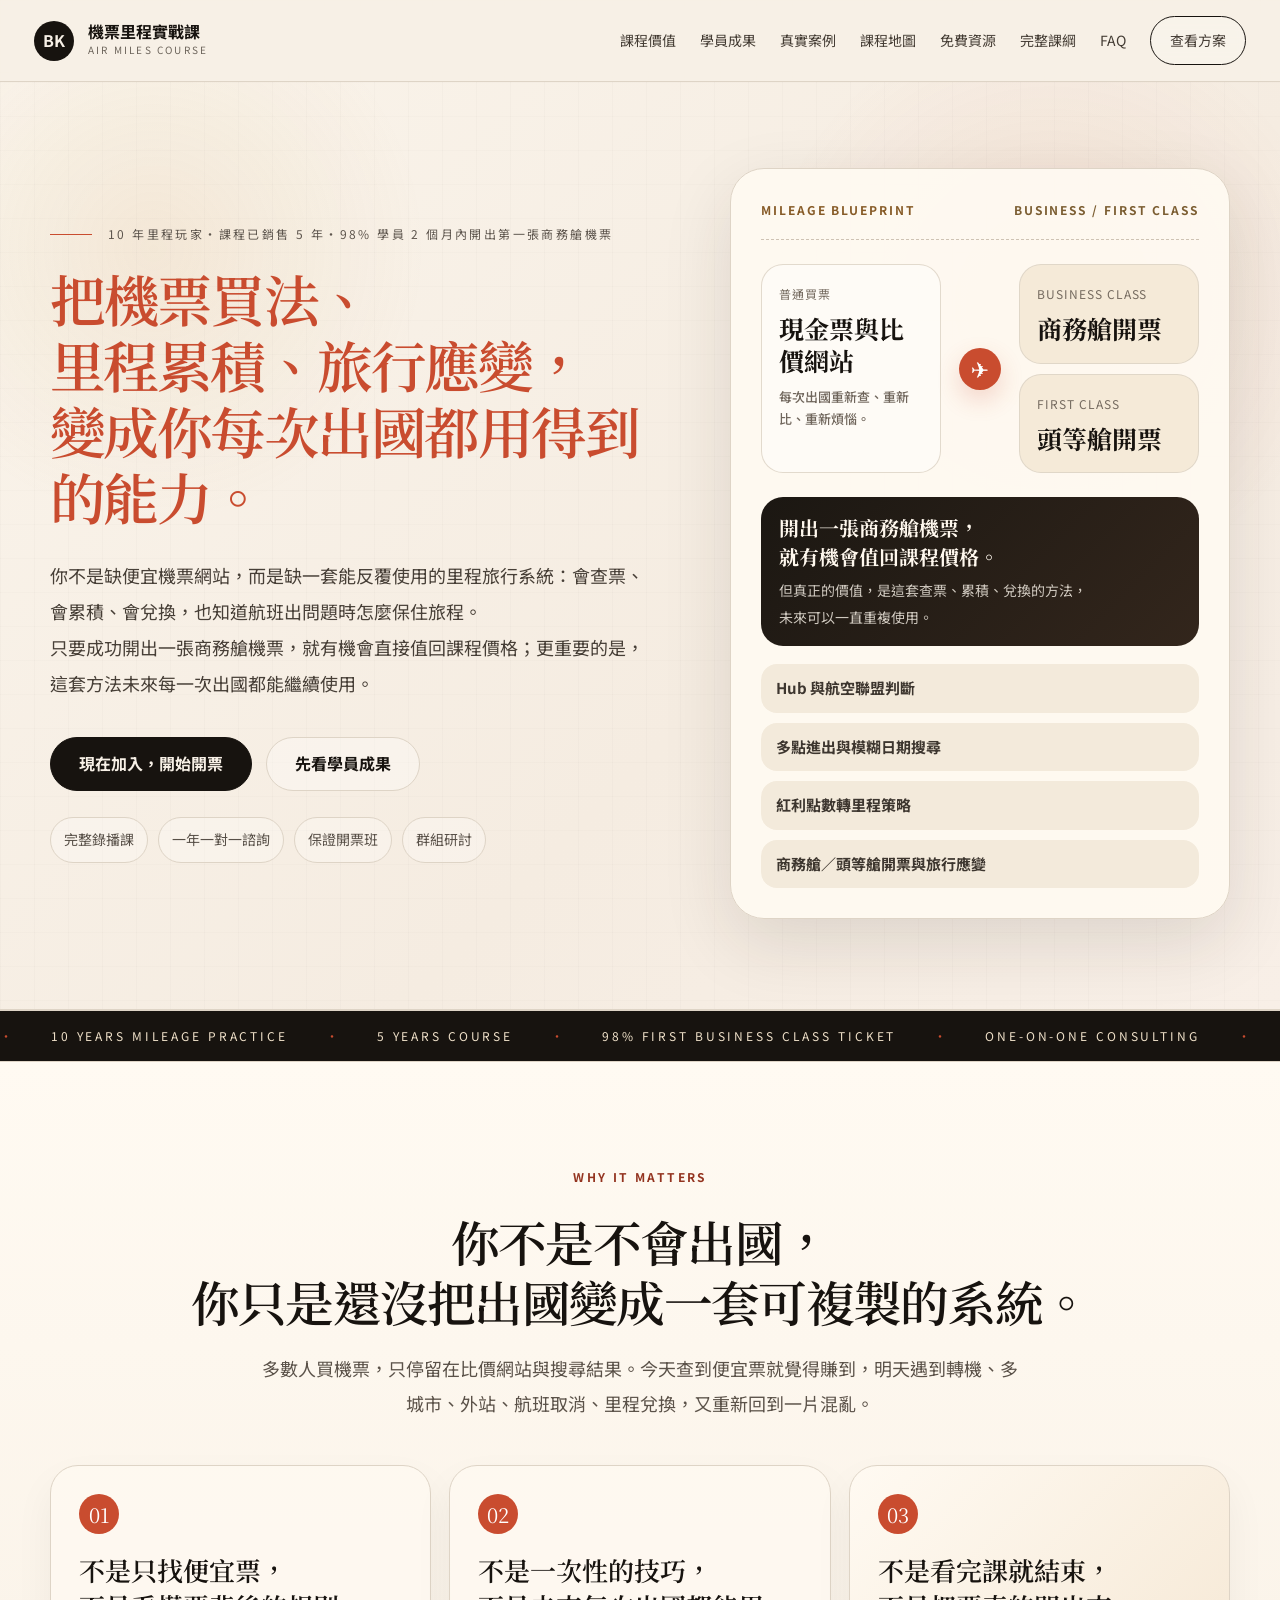
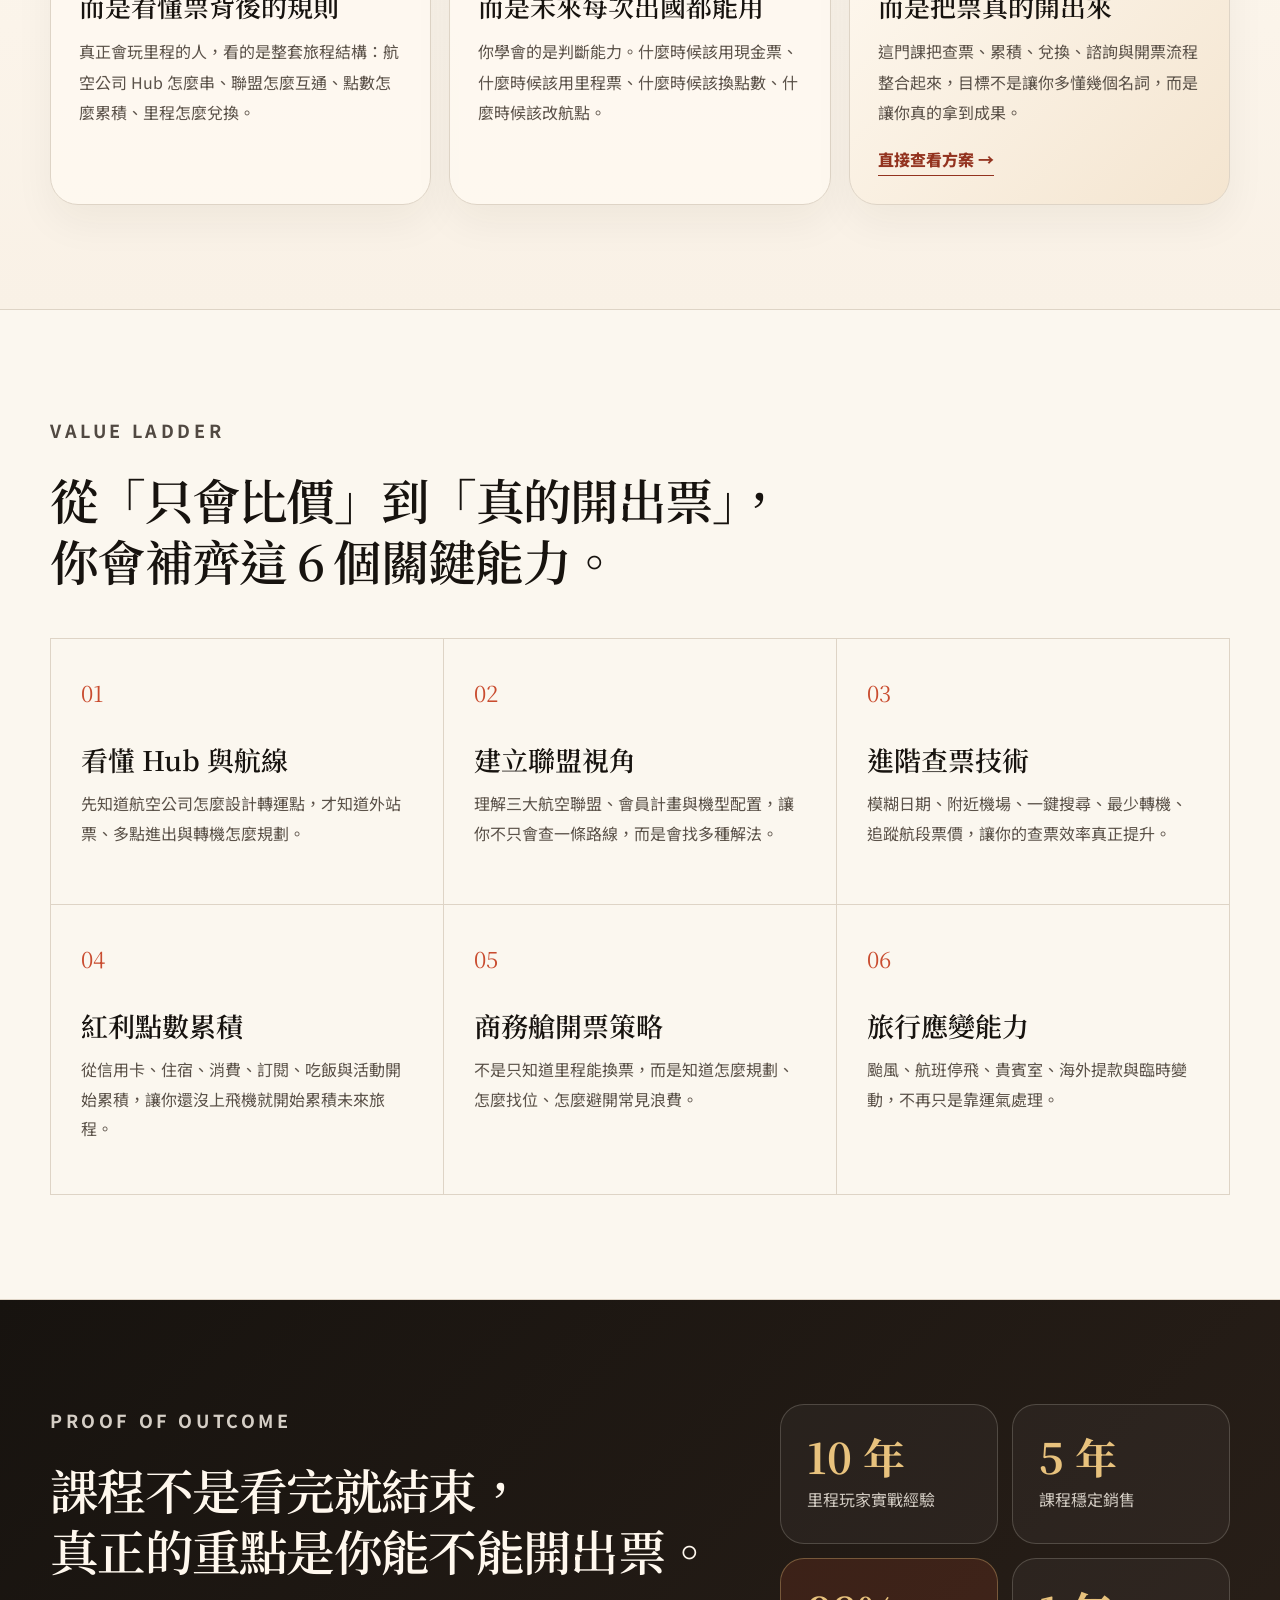
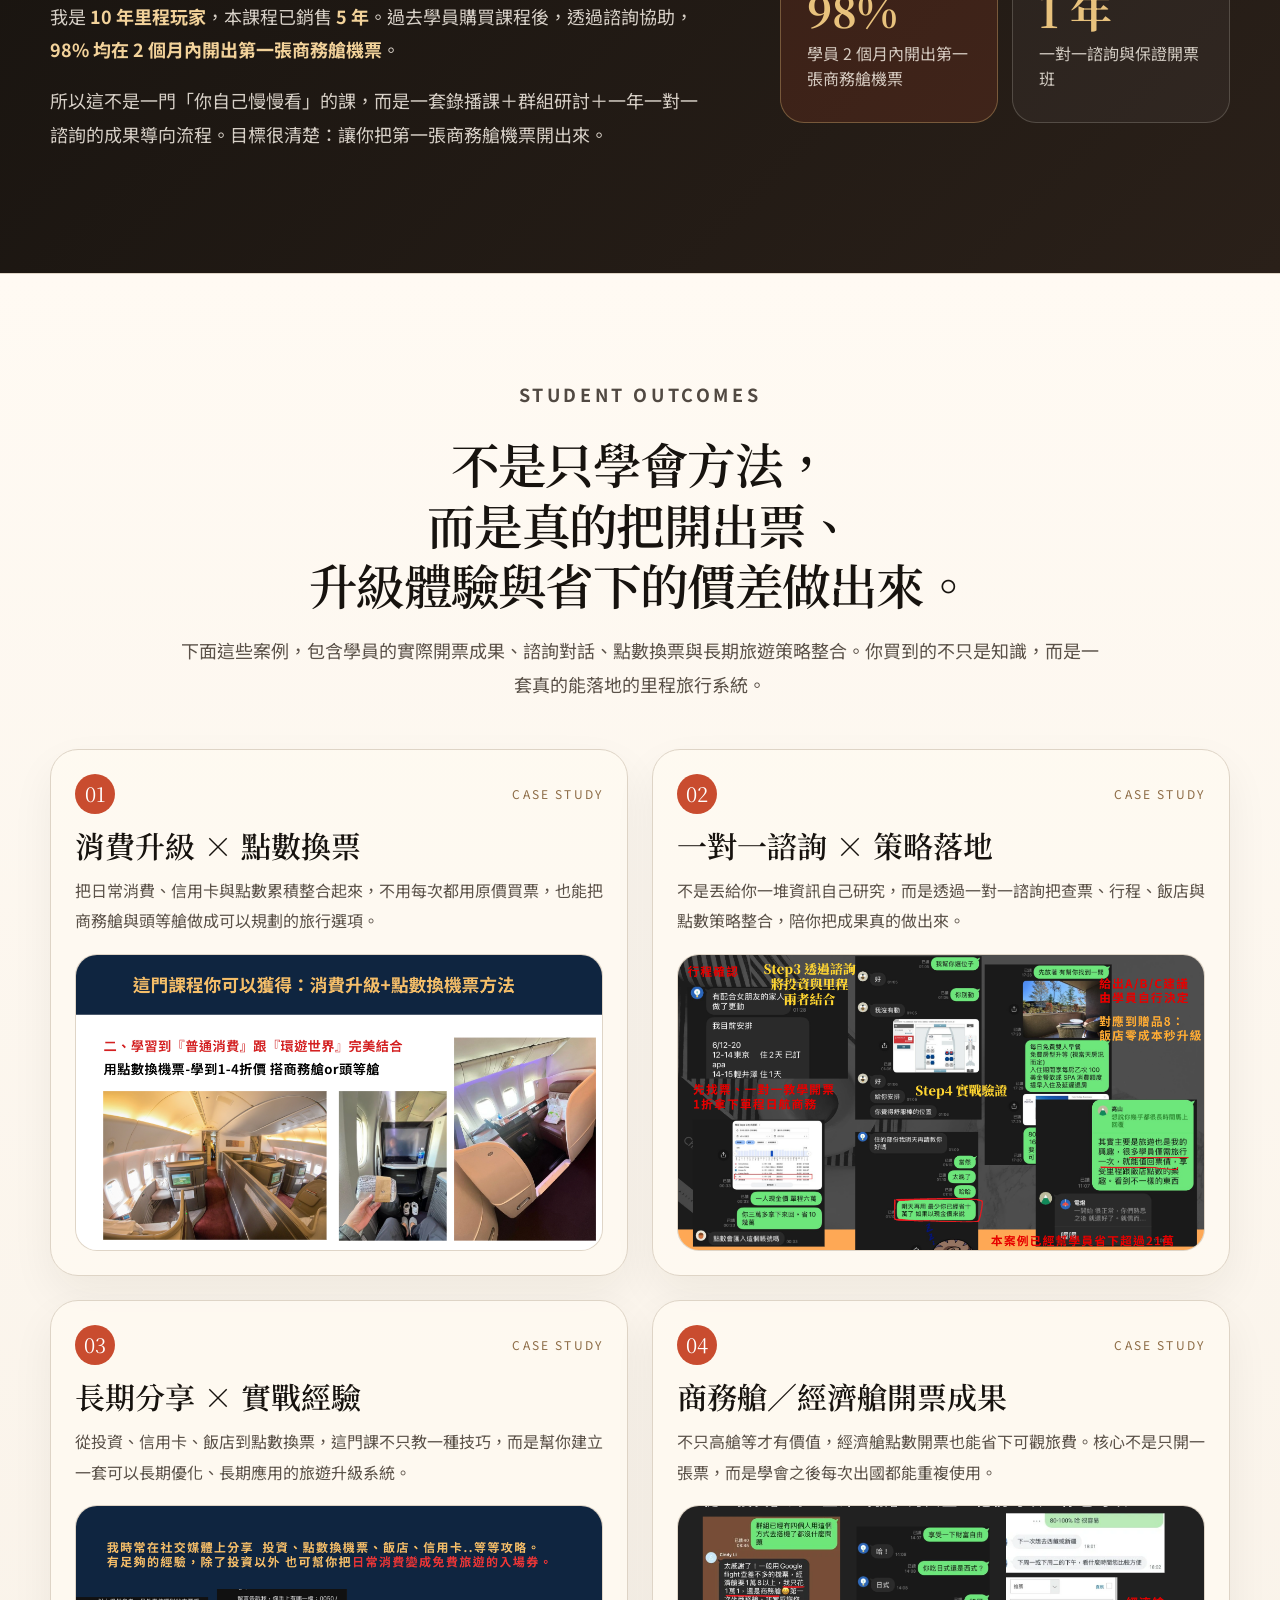
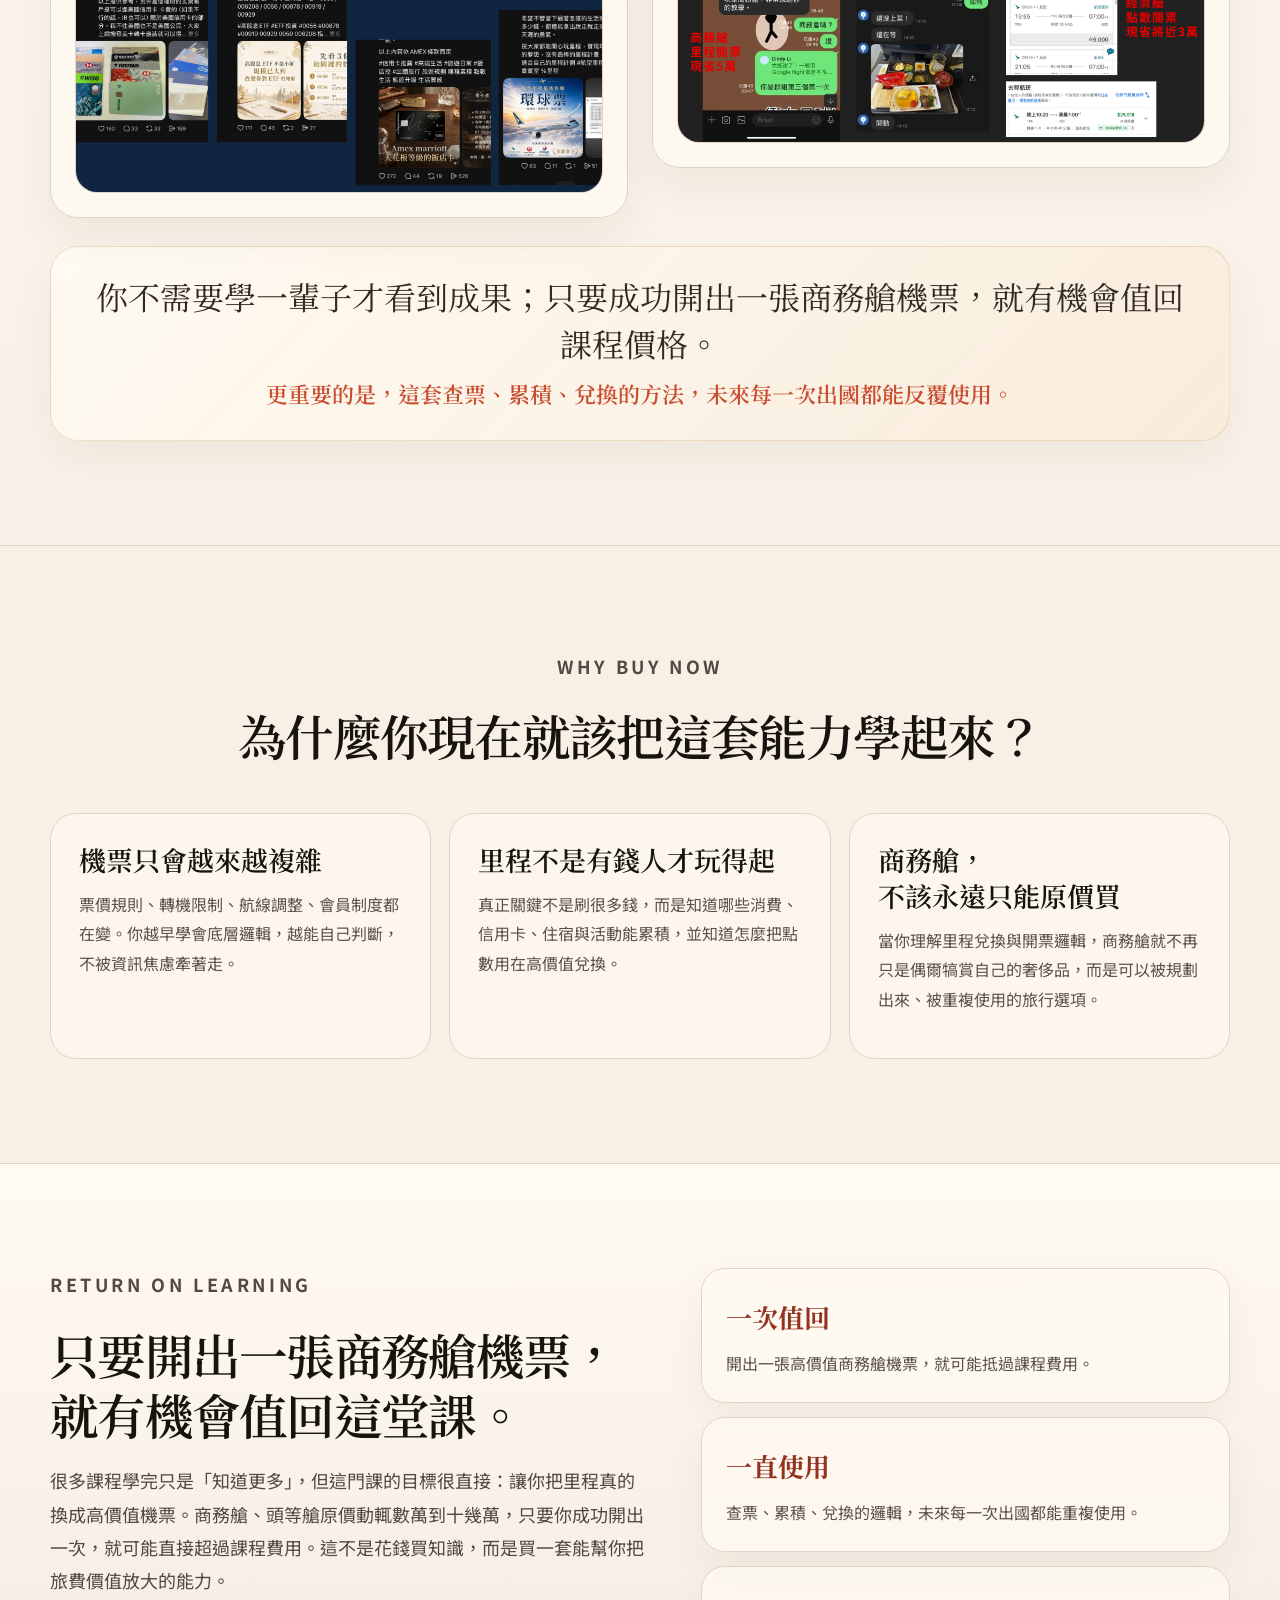
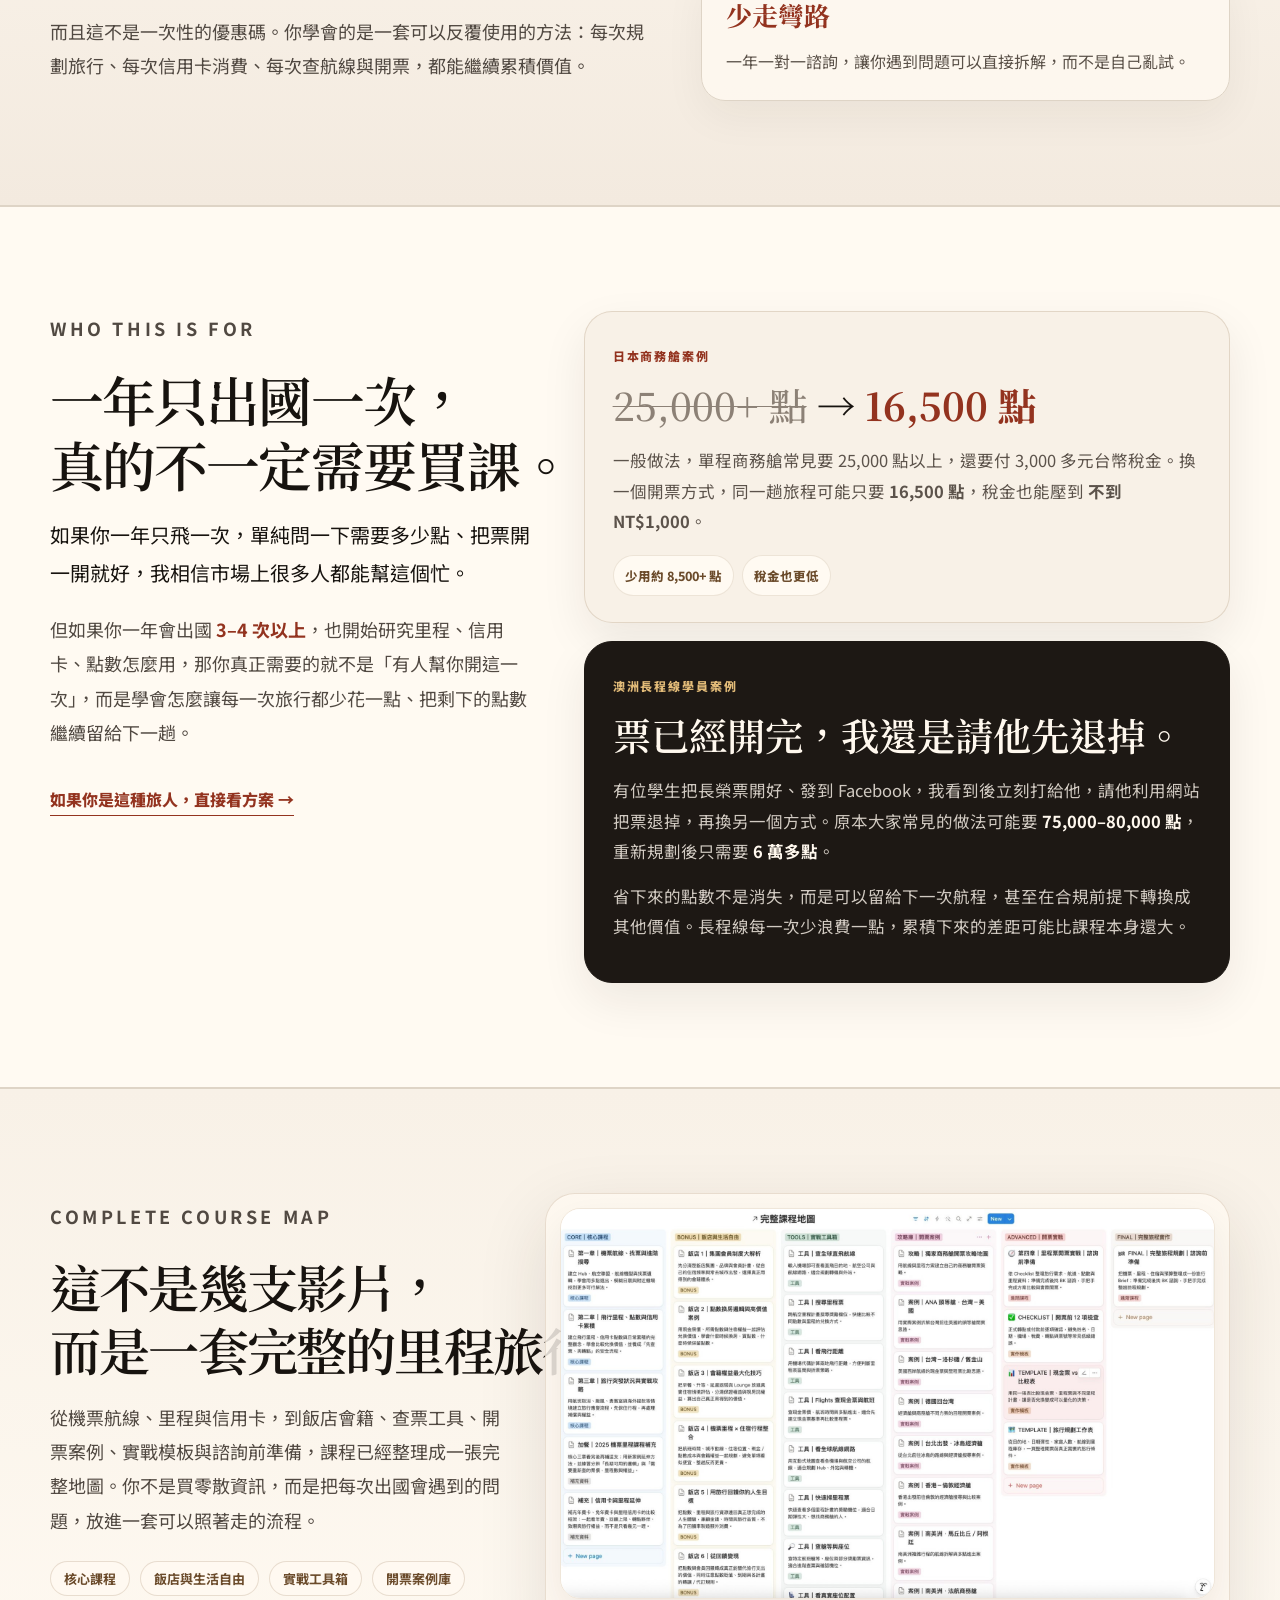
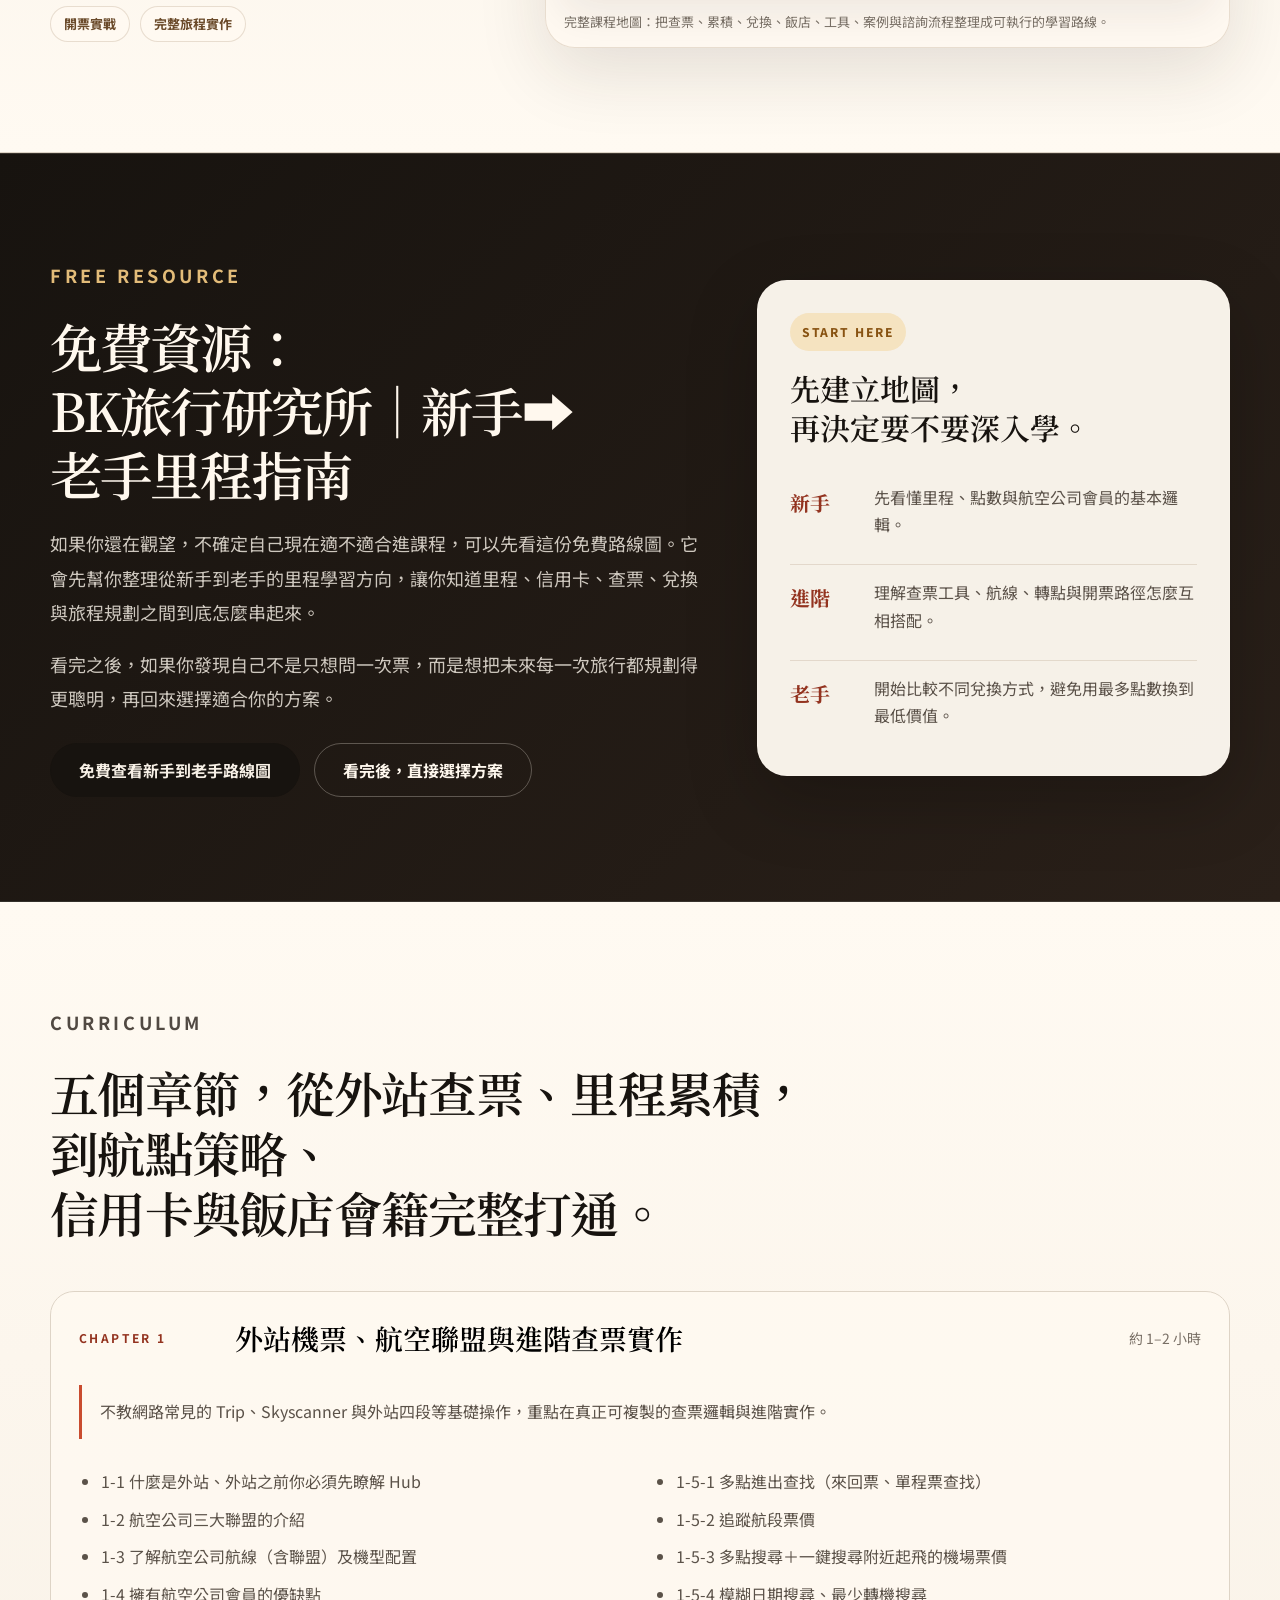
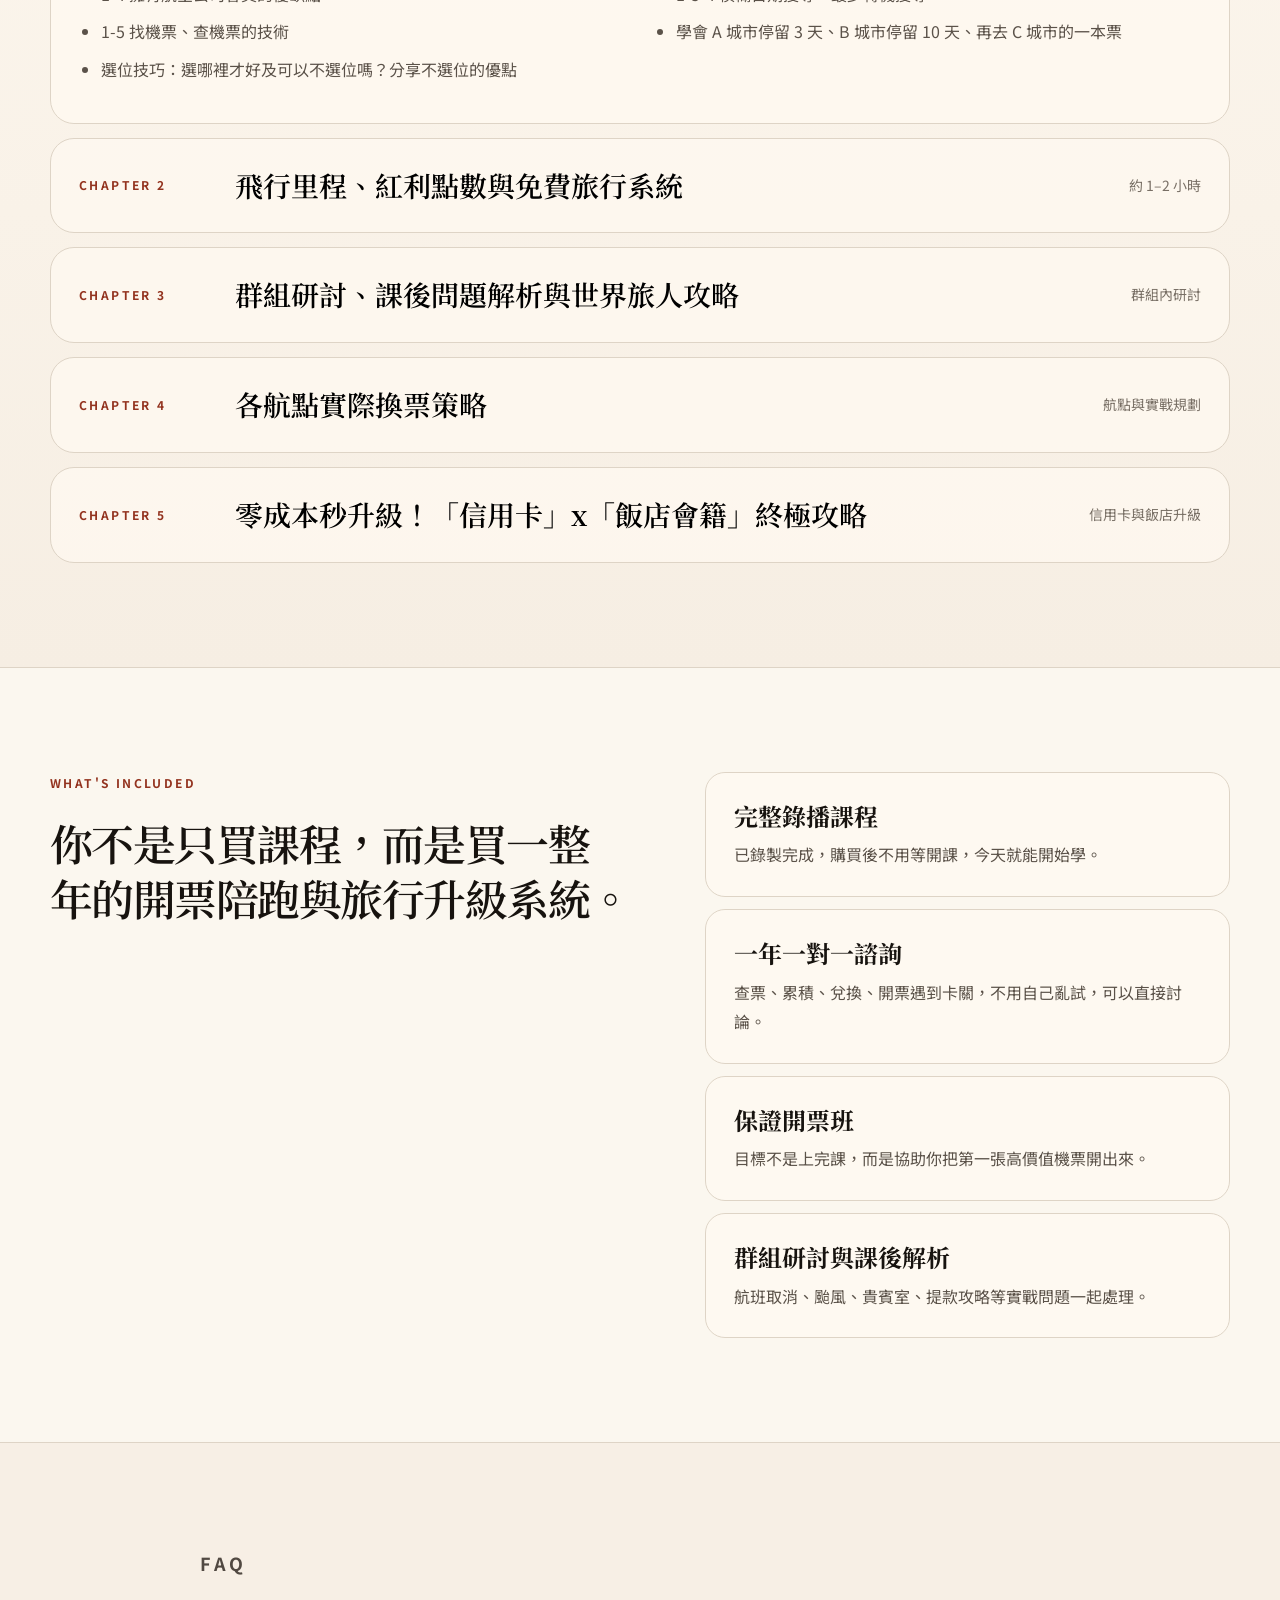
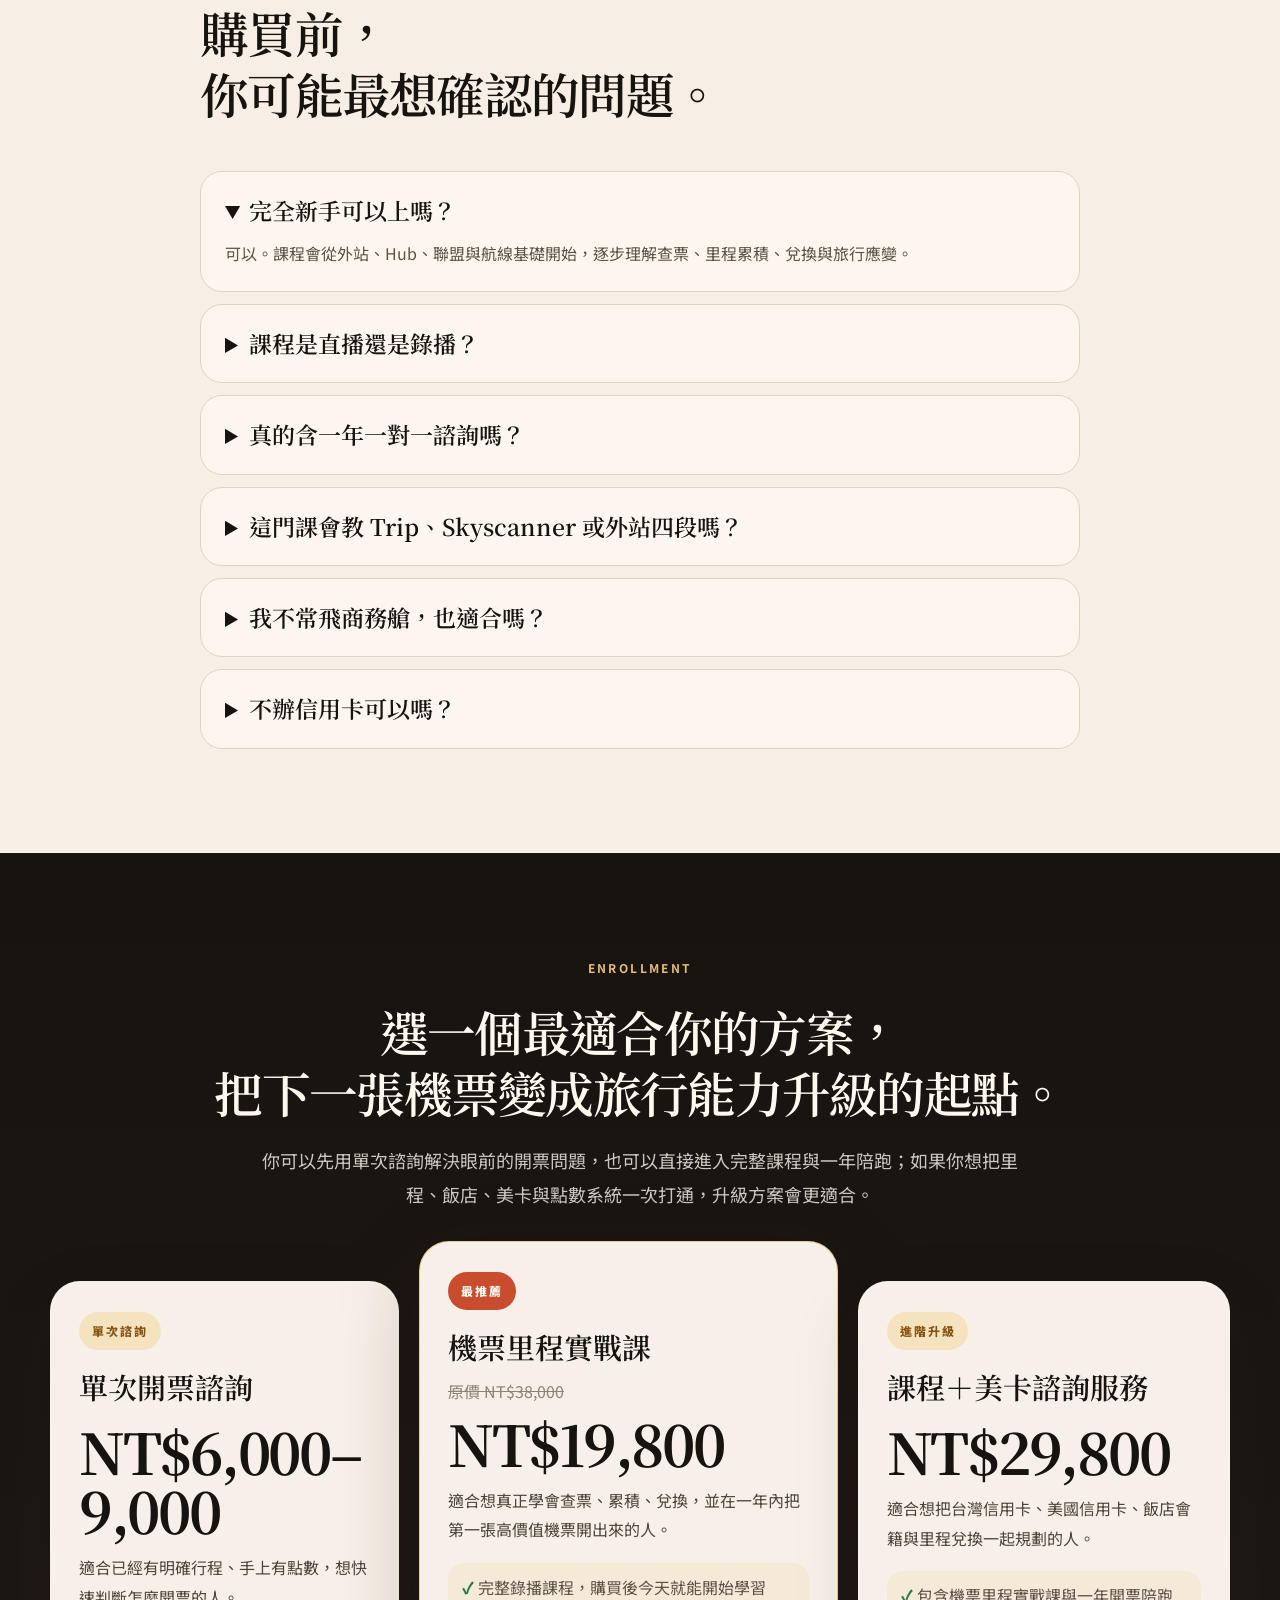
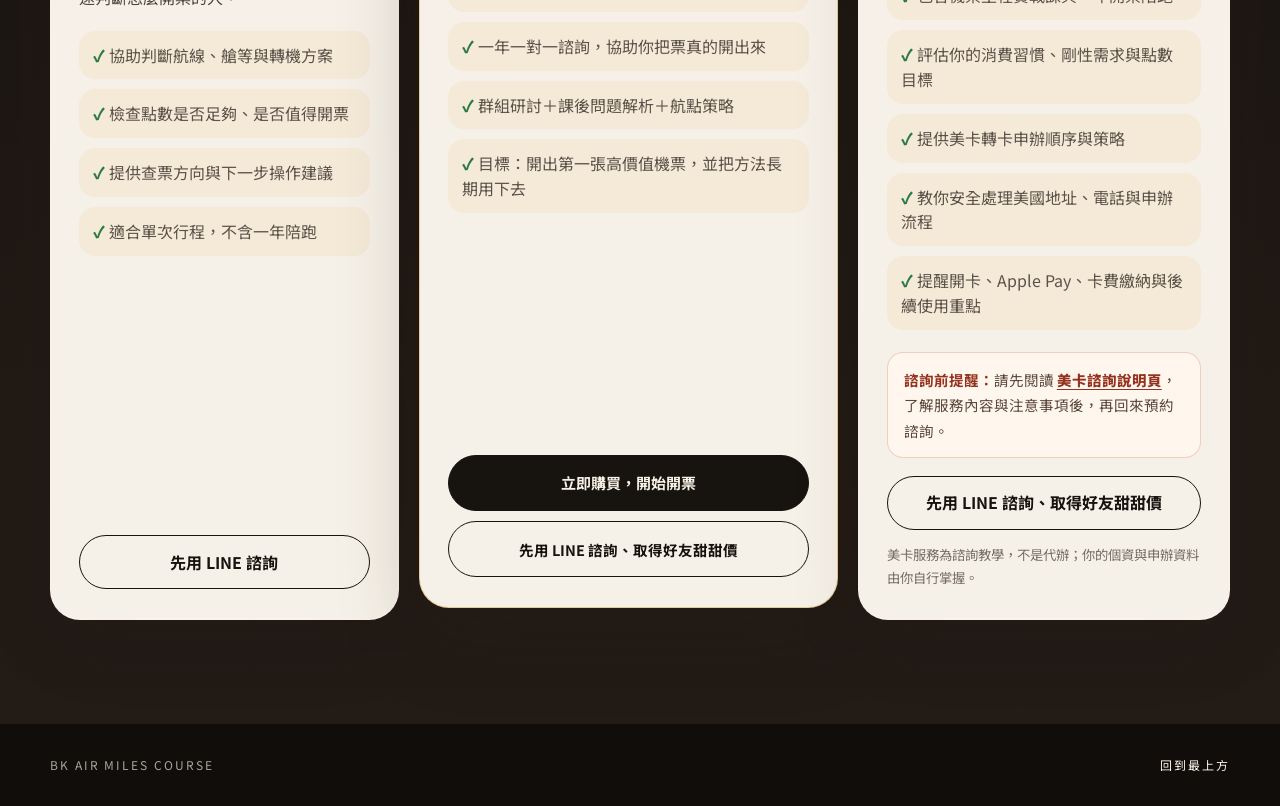
==== index.before-20260906.html @ 99e7f5e4 "Add files via upload" ====
<!doctype html>
<html lang="zh-Hant">
<head>
  <meta charset="utf-8">
  <meta name="viewport" content="width=device-width, initial-scale=1">
  <title>機票里程實戰課｜把機票買法、里程累積、旅行應變，變成每次出國都用得到的能力</title>
  <meta name="description" content="10 年里程玩家，課程已銷售 5 年。98% 學員購買課程後，透過諮詢，均在 2 個月內開出第一張商務艙機票。含一年一對一諮詢與保證開票班。">
  <link rel="preconnect" href="https://fonts.googleapis.com">
  <link rel="preconnect" href="https://fonts.gstatic.com" crossorigin>
  <link href="https://fonts.googleapis.com/css2?family=Noto+Serif+TC:wght@400;500;600;700&family=Noto+Sans+TC:wght@300;400;500;700;900&display=swap" rel="stylesheet">
  <link rel="stylesheet" href="styles.css">
</head>
<body>
  <header class="site-header" id="top">
    <a class="brand" href="#top" aria-label="回到首頁">
      <span class="brand-mark">BK</span>
      <span class="brand-copy"><strong>機票里程實戰課</strong><em>AIR MILES COURSE</em></span>
    </a>
    <nav class="nav" aria-label="主要選單">
      <a href="#why">課程價值</a>
      <a href="#proof">學員成果</a><a href="#student-cases">真實案例</a>
      <a href="#course-map">課程地圖</a><a href="#free-resource">免費資源</a><a href="#curriculum">完整課綱</a>
      <a href="#faq">FAQ</a>
      <a class="nav-cta" href="#price">查看方案</a>
    </nav>
    <button class="menu-btn" aria-label="開啟選單" aria-expanded="false">☰</button>
  </header>

  <main>
    <section class="hero">
      <div class="hero-grid-bg"></div>
      <div class="container hero-inner">
        <div class="hero-copy">
          <p class="meta-line"><span></span>10 年里程玩家・課程已銷售 5 年・98% 學員 2 個月內開出第一張商務艙機票</p>
          <h1><span class="h1-line">把<span class="key">機票買法</span>、<span class="hero-break"><br></span><span class="key">里程累積</span>、<span class="key">旅行應變</span>，<span class="hero-break"><br></span>變成你每次出國都用得到的能力。</span></h1>
          <p class="hero-sub">你不是缺便宜機票網站，而是缺一套能反覆使用的里程旅行系統：會查票、會累積、會兌換，也知道航班出問題時怎麼保住旅程。只要成功開出一張商務艙機票，就有機會直接值回課程價格；更重要的是，這套方法未來每一次出國都能繼續使用。</p>
          <div class="hero-actions">
            <a class="btn primary" href="#price">現在加入，開始開票</a>
            <a class="btn secondary" href="#student-cases">先看學員成果</a>
          </div>
          <div class="hero-badges" aria-label="課程特色">
            <span>完整錄播課</span>
            <span>一年一對一諮詢</span>
            <span>保證開票班</span>
            <span>群組研討</span>
          </div>
        </div>

        <aside class="hero-visual" aria-label="里程開票藍圖示意">
          <div class="route-card clean-card">
            <div class="route-head">
              <span>MILEAGE BLUEPRINT</span>
              <em>BUSINESS / FIRST CLASS</em>
            </div>
            <div class="route-path-clean">
              <div class="path-box start">
                <small>普通買票</small>
                <strong>現金票與比價網站</strong>
                <b>每次出國重新查、重新比、重新煩惱。</b>
              </div>
              <div class="path-plane" aria-hidden="true">✈</div>
              <div class="path-goals">
                <div>
                  <small>Business Class</small>
                  <strong>商務艙開票</strong>
                </div>
                <div>
                  <small>First Class</small>
                  <strong>頭等艙開票</strong>
                </div>
              </div>
            </div>
            <div class="roi-note">
              <strong>開出一張商務艙機票，就有機會值回課程價格。</strong>
              <span>但真正的價值，是這套查票、累積、兌換的方法，未來可以一直重複使用。</span>
            </div>
            <ul class="route-list">
              <li>Hub 與航空聯盟判斷</li>
              <li>多點進出與模糊日期搜尋</li>
              <li>紅利點數轉里程策略</li>
              <li>商務艙／頭等艙開票與旅行應變</li>
            </ul>
          </div>
        </aside>
      </div>
    </section>

    <section class="ticker" aria-label="信任指標">
      <div class="ticker-track">
        <span>10 YEARS MILEAGE PRACTICE</span><span>5 YEARS COURSE</span><span>98% FIRST BUSINESS CLASS TICKET</span><span>ONE-ON-ONE CONSULTING</span><span>GUARANTEED TICKETING CLASS</span>
      </div>
    </section>

    <section class="section-pad intro intro-v7" id="why">
      <div class="container intro-layout">
        <div class="intro-heading">
          <p class="eyebrow">WHY IT MATTERS</p>
          <h2>你不是不會出國，你只是還沒把出國變成一套可複製的系統。</h2>
          <p>多數人買機票，只停留在比價網站與搜尋結果。今天查到便宜票就覺得賺到，明天遇到轉機、多城市、外站、航班取消、里程兌換，又重新回到一片混亂。</p>
        </div>
        <div class="intro-proof-grid">
          <article>
            <span>01</span>
            <h3>不是只找便宜票，而是看懂票背後的規則</h3>
            <p>真正會玩里程的人，看的是整套旅程結構：航空公司 Hub 怎麼串、聯盟怎麼互通、點數怎麼累積、里程怎麼兌換。</p>
          </article>
          <article>
            <span>02</span>
            <h3>不是一次性的技巧，而是未來每次出國都能用</h3>
            <p>你學會的是判斷能力。什麼時候該用現金票、什麼時候該用里程票、什麼時候該換點數、什麼時候該改航點。</p>
          </article>
          <article class="intro-cta-card">
            <span>03</span>
            <h3>不是看完課就結束，而是把票真的開出來</h3>
            <p>這門課把查票、累積、兌換、諮詢與開票流程整合起來，目標不是讓你多懂幾個名詞，而是讓你真的拿到成果。</p>
            <a class="text-cta" href="#price">直接查看方案 →</a>
          </article>
        </div>
      </div>
    </section>

    <section class="section-pad minimal-cards">
      <div class="container">
        <div class="section-head">
          <p class="eyebrow">VALUE LADDER</p>
          <h2>從「只會比價」到「真的開出票」，你會補齊這 6 個關鍵能力。</h2>
        </div>
        <div class="value-grid">
          <article><span>01</span><h3>看懂 Hub 與航線</h3><p>先知道航空公司怎麼設計轉運點，才知道外站票、多點進出與轉機怎麼規劃。</p></article>
          <article><span>02</span><h3>建立聯盟視角</h3><p>理解三大航空聯盟、會員計畫與機型配置，讓你不只會查一條路線，而是會找多種解法。</p></article>
          <article><span>03</span><h3>進階查票技術</h3><p>模糊日期、附近機場、一鍵搜尋、最少轉機、追蹤航段票價，讓你的查票效率真正提升。</p></article>
          <article><span>04</span><h3>紅利點數累積</h3><p>從信用卡、住宿、消費、訂閱、吃飯與活動開始累積，讓你還沒上飛機就開始累積未來旅程。</p></article>
          <article><span>05</span><h3>商務艙開票策略</h3><p>不是只知道里程能換票，而是知道怎麼規劃、怎麼找位、怎麼避開常見浪費。</p></article>
          <article><span>06</span><h3>旅行應變能力</h3><p>颱風、航班停飛、貴賓室、海外提款與臨時變動，不再只是靠運氣處理。</p></article>
        </div>
      </div>
    </section>

    <section class="section-pad proof" id="proof">
      <div class="container proof-layout">
        <div class="proof-copy">
          <p class="eyebrow light">PROOF OF OUTCOME</p>
          <h2>課程不是看完就結束，真正的重點是你能不能開出票。</h2>
          <p>我是 <strong>10 年里程玩家</strong>，本課程已銷售 <strong>5 年</strong>。過去學員購買課程後，透過諮詢協助，<strong>98% 均在 2 個月內開出第一張商務艙機票</strong>。</p>
          <p>所以這不是一門「你自己慢慢看」的課，而是一套錄播課＋群組研討＋一年一對一諮詢的成果導向流程。目標很清楚：讓你把第一張商務艙機票開出來。</p>
        </div>
        <div class="proof-panel">
          <div><strong>10 年</strong><span>里程玩家實戰經驗</span></div>
          <div><strong>5 年</strong><span>課程穩定銷售</span></div>
          <div class="highlight"><strong>98%</strong><span>學員 2 個月內開出第一張商務艙機票</span></div>
          <div><strong>1 年</strong><span>一對一諮詢與保證開票班</span></div>
        </div>
      </div>
    </section>

    <section class="section-pad student-cases" id="student-cases">
      <div class="container">
        <div class="section-head center case-head">
          <p class="eyebrow">STUDENT OUTCOMES</p>
          <h2>不是只學會方法，<span class="desktop-break"><br></span>而是真的把開出票、升級體驗與省下的價差做出來。</h2>
          <p>下面這些案例，包含學員的實際開票成果、諮詢對話、點數換票與長期旅遊策略整合。你買到的不只是知識，而是一套真的能落地的里程旅行系統。</p>
        </div>

        <div class="cases-grid">
          <article class="case-card">
            <div class="case-label"><span>01</span><em>CASE STUDY</em></div>
            <h3>消費升級 × 點數換票</h3>
            <p>把日常消費、信用卡與點數累積整合起來，不用每次都用原價買票，也能把商務艙與頭等艙做成可以規劃的旅行選項。</p>
            <figure class="case-image">
              <img src="assets/case-01.png" alt="學員案例：用點數換票與商務艙、頭等艙搭乘成果截圖">
            </figure>
          </article>

          <article class="case-card">
            <div class="case-label"><span>02</span><em>CASE STUDY</em></div>
            <h3>一對一諮詢 × 策略落地</h3>
            <p>不是丟給你一堆資訊自己研究，而是透過一對一諮詢把查票、行程、飯店與點數策略整合，陪你把成果真的做出來。</p>
            <figure class="case-image">
              <img src="assets/case-02.png" alt="學員案例：一對一諮詢對話與實際規劃成果截圖">
            </figure>
          </article>

          <article class="case-card">
            <div class="case-label"><span>03</span><em>CASE STUDY</em></div>
            <h3>長期分享 × 實戰經驗</h3>
            <p>從投資、信用卡、飯店到點數換票，這門課不只教一種技巧，而是幫你建立一套可以長期優化、長期應用的旅遊升級系統。</p>
            <figure class="case-image">
              <img src="assets/case-03.png" alt="學員案例：社群分享與點數、飯店、信用卡整合成果截圖">
            </figure>
          </article>

          <article class="case-card">
            <div class="case-label"><span>04</span><em>CASE STUDY</em></div>
            <h3>商務艙／經濟艙開票成果</h3>
            <p>不只高艙等才有價值，經濟艙點數開票也能省下可觀旅費。核心不是只開一張票，而是學會之後每次出國都能重複使用。</p>
            <figure class="case-image">
              <img src="assets/case-04.png" alt="學員案例：商務艙與經濟艙開票、對話與比價成果截圖">
            </figure>
          </article>
        </div>

        <div class="cases-summary">
          <p>你不需要學一輩子才看到成果；只要成功開出一張商務艙機票，就有機會值回課程價格。</p>
          <strong>更重要的是，這套查票、累積、兌換的方法，未來每一次出國都能反覆使用。</strong>
        </div>
      </div>
    </section>

    <section class="section-pad sales-reasons">
      <div class="container">
        <div class="section-head center">
          <p class="eyebrow">WHY BUY NOW</p>
          <h2>為什麼你現在就該把這套能力學起來？</h2>
        </div>
        <div class="reason-grid">
          <article><h3>機票只會越來越複雜</h3><p>票價規則、轉機限制、航線調整、會員制度都在變。你越早學會底層邏輯，越能自己判斷，不被資訊焦慮牽著走。</p></article>
          <article><h3>里程不是有錢人才玩得起</h3><p>真正關鍵不是刷很多錢，而是知道哪些消費、信用卡、住宿與活動能累積，並知道怎麼把點數用在高價值兌換。</p></article>
          <article><h3>商務艙，不該永遠只能原價買</h3><p>當你理解里程兌換與開票邏輯，商務艙就不再只是偶爾犒賞自己的奢侈品，而是可以被規劃出來、被重複使用的旅行選項。</p></article>
        </div>
      </div>
    </section>

    <section class="section-pad roi-section">
      <div class="container roi-grid">
        <div class="roi-main">
          <p class="eyebrow">RETURN ON LEARNING</p>
          <h2>只要開出一張商務艙機票，就有機會值回這堂課。</h2>
          <p>很多課程學完只是「知道更多」，但這門課的目標很直接：讓你把里程真的換成高價值機票。商務艙、頭等艙原價動輒數萬到十幾萬，只要你成功開出一次，就可能直接超過課程費用。這不是花錢買知識，而是買一套能幫你把旅費價值放大的能力。</p>
          <p>而且這不是一次性的優惠碼。你學會的是一套可以反覆使用的方法：每次規劃旅行、每次信用卡消費、每次查航線與開票，都能繼續累積價值。</p>
        </div>
        <div class="roi-points">
          <article><strong>一次值回</strong><span>開出一張高價值商務艙機票，就可能抵過課程費用。</span></article>
          <article><strong>一直使用</strong><span>查票、累積、兌換的邏輯，未來每一次出國都能重複使用。</span></article>
          <article><strong>少走彎路</strong><span>一年一對一諮詢，讓你遇到問題可以直接拆解，而不是自己亂試。</span></article>
        </div>
      </div>
    </section>

    <section class="section-pad frequency-fit" id="who-needs-this">
      <div class="container frequency-fit-wrap">
        <div class="frequency-fit-copy">
          <p class="eyebrow">WHO THIS IS FOR</p>
          <h2>一年只出國一次，真的不一定需要買課。</h2>
          <p class="lead">如果你一年只飛一次，單純問一下需要多少點、把票開一開就好，我相信市場上很多人都能幫這個忙。</p>
          <p>但如果你一年會出國 <strong>3–4 次以上</strong>，也開始研究里程、信用卡、點數怎麼用，那你真正需要的就不是「有人幫你開這一次」，而是學會怎麼讓每一次旅行都少花一點、把剩下的點數繼續留給下一趟。</p>
          <a class="text-cta" href="#price">如果你是這種旅人，直接看方案 →</a>
        </div>
        <div class="frequency-examples">
          <article class="saving-card">
            <span class="saving-kicker">日本商務艙案例</span>
            <h3><del>25,000+ 點</del> → <strong>16,500 點</strong></h3>
            <p>一般做法，單程商務艙常見要 25,000 點以上，還要付 3,000 多元台幣稅金。換一個開票方式，同一趟旅程可能只要 <strong>16,500 點</strong>，稅金也能壓到 <strong>不到 NT$1,000</strong>。</p>
            <div class="saving-meta"><span>少用約 8,500+ 點</span><span>稅金也更低</span></div>
          </article>
          <article class="saving-card featured-saving">
            <span class="saving-kicker">澳洲長程線學員案例</span>
            <h3>票已經開完，我還是請他先退掉。</h3>
            <p>有位學生把長榮票開好、發到 Facebook，我看到後立刻打給他，請他利用網站把票退掉，再換另一個方式。原本大家常見的做法可能要 <strong>75,000–80,000 點</strong>，重新規劃後只需要 <strong>6 萬多點</strong>。</p>
            <p>省下來的點數不是消失，而是可以留給下一次航程，甚至在合規前提下轉換成其他價值。長程線每一次少浪費一點，累積下來的差距可能比課程本身還大。</p>
          </article>
        </div>
      </div>
    </section>

    <section class="section-pad course-map-section" id="course-map">
      <div class="container course-map-wrap">
        <div class="course-map-copy">
          <p class="eyebrow">COMPLETE COURSE MAP</p>
          <h2>這不是幾支影片，<span class="desktop-break"><br></span>而是一套完整的里程旅行操作系統。</h2>
          <p>從機票航線、里程與信用卡，到飯店會籍、查票工具、開票案例、實戰模板與諮詢前準備，課程已經整理成一張完整地圖。你不是買零散資訊，而是把每次出國會遇到的問題，放進一套可以照著走的流程。</p>
          <div class="map-proof-points">
            <span>核心課程</span>
            <span>飯店與生活自由</span>
            <span>實戰工具箱</span>
            <span>開票案例庫</span>
            <span>開票實戰</span>
            <span>完整旅程實作</span>
          </div>
        </div>
        <figure class="course-map-visual">
          <img src="assets/course-map.jpg" alt="機票里程實戰課完整課程地圖，包含核心課程、飯店與生活自由、實戰工具箱、開票案例、進階開票實戰與完整旅程實作">
          <figcaption>完整課程地圖：把查票、累積、兌換、飯店、工具、案例與諮詢流程整理成可執行的學習路線。</figcaption>
        </figure>
      </div>
    </section>


    <section class="section-pad free-resource" id="free-resource">
      <div class="container free-resource-wrap">
        <div class="free-resource-copy">
          <p class="eyebrow">FREE RESOURCE</p>
          <h2>免費資源：<span class="desktop-break"><br></span>BK旅行研究所｜新手⮕老手里程指南</h2>
          <p>如果你還在觀望，不確定自己現在適不適合進課程，可以先看這份免費路線圖。它會先幫你整理從新手到老手的里程學習方向，讓你知道里程、信用卡、查票、兌換與旅程規劃之間到底怎麼串起來。</p>
          <p>看完之後，如果你發現自己不是只想問一次票，而是想把未來每一次旅行都規劃得更聰明，再回來選擇適合你的方案。</p>
          <div class="free-resource-actions">
            <a class="btn primary" href="https://brianyeh.notion.site/BK-3c77a5ef3fe180758312d69c197f0e9e?source=copy_link" target="_blank" rel="noopener">免費查看新手到老手路線圖</a>
            <a class="btn secondary" href="#price">看完後，直接選擇方案</a>
          </div>
        </div>
        <div class="free-resource-card" aria-label="免費資源內容重點">
          <span class="resource-label">START HERE</span>
          <h3>先建立地圖，再決定要不要深入學。</h3>
          <ul>
            <li><strong>新手</strong><span>先看懂里程、點數與航空公司會員的基本邏輯。</span></li>
            <li><strong>進階</strong><span>理解查票工具、航線、轉點與開票路徑怎麼互相搭配。</span></li>
            <li><strong>老手</strong><span>開始比較不同兌換方式，避免用最多點數換到最低價值。</span></li>
          </ul>
        </div>
      </div>
    </section>

    <section class="section-pad curriculum" id="curriculum">
      <div class="container">
        <div class="section-head">
          <p class="eyebrow">CURRICULUM</p>
          <h2>五個章節，從外站查票、里程累積，<span class="desktop-break"><br></span>到航點策略、信用卡與飯店會籍完整打通。</h2>
        </div>
        <div class="curriculum-list">
          <article class="module open">
            <button class="module-title" aria-expanded="true"><span>Chapter 1</span><strong>外站機票、航空聯盟與進階查票實作</strong><em>約 1–2 小時</em></button>
            <div class="module-content">
              <p class="module-note">不教網路常見的 Trip、Skyscanner 與外站四段等基礎操作，重點在真正可複製的查票邏輯與進階實作。</p>
              <div class="lesson-grid">
                <ul>
                  <li>1-1 什麼是外站、外站之前你必須先瞭解 Hub</li>
                  <li>1-2 航空公司三大聯盟的介紹</li>
                  <li>1-3 了解航空公司航線（含聯盟）及機型配置</li>
                  <li>1-4 擁有航空公司會員的優缺點</li>
                  <li>1-5 找機票、查機票的技術</li>
                  <li>選位技巧：選哪裡才好及可以不選位嗎？分享不選位的優點</li>
                </ul>
                <ul>
                  <li>1-5-1 多點進出查找（來回票、單程票查找）</li>
                  <li>1-5-2 追蹤航段票價</li>
                  <li>1-5-3 多點搜尋＋一鍵搜尋附近起飛的機場票價</li>
                  <li>1-5-4 模糊日期搜尋、最少轉機搜尋</li>
                  <li>學會 A 城市停留 3 天、B 城市停留 10 天、再去 C 城市的一本票</li>
                </ul>
              </div>
            </div>
          </article>
          <article class="module">
            <button class="module-title" aria-expanded="false"><span>Chapter 2</span><strong>飛行里程、紅利點數與免費旅行系統</strong><em>約 1–2 小時</em></button>
            <div class="module-content">
              <div class="lesson-grid">
                <ul>
                  <li>2-1 什麼是飛行里程數？如何累積？</li>
                  <li>2-2 如何靠紅利點數（里程數）換機票省下旅行費用</li>
                  <li>2-3 如何在還沒上飛機就開始取得里程、並免費旅行</li>
                  <li>2-4 免年費的信用卡推薦（台灣三張、美卡兩張）</li>
                </ul>
                <ul>
                  <li>2-5 訂雜誌、訂住宿、信用卡消費、買東西、吃飯等都能累積或加速累積里程</li>
                  <li>如果用不到，里程也可以轉換成價值，只是你不知道而已</li>
                  <li>建立自己的里程累積與兌換節奏</li>
                </ul>
              </div>
            </div>
          </article>
          <article class="module">
            <button class="module-title" aria-expanded="false"><span>Chapter 3</span><strong>群組研討、課後問題解析與世界旅人攻略</strong><em>群組內研討</em></button>
            <div class="module-content">
              <p class="module-note">此部分會在群組內研討，並約一個大家可以的時間來討論。</p>
              <div class="lesson-grid">
                <ul>
                  <li>3-0 線上課程課後問題解析</li>
                  <li>3-1 飛機忽然不飛了，怎麼不靠旅平險繼續行程？</li>
                  <li>3-2 颱風來襲，知道航班可能將要取消，該如何應對</li>
                </ul>
                <ul>
                  <li>3-4 信用卡貴賓室攻略（JCB、龍騰、信用卡、PP 卡）</li>
                  <li>3-5 世界旅人提款攻略 HSBC + Wise</li>
                  <li>討論、群組教學、課後研討</li>
                </ul>
              </div>
            </div>
          </article>
          <article class="module">
            <button class="module-title" aria-expanded="false"><span>Chapter 4</span><strong>各航點實際換票策略</strong><em>航點與實戰規劃</em></button>
            <div class="module-content">
              <p class="module-note">把「遙遠的退休計畫」變成「可立即規劃第二人生」：從信用卡策略、買點數、換機票到航點規劃，建立可以現在就開始執行的旅遊升級路線。</p>
              <div class="lesson-grid">
                <ul>
                  <li>熱門航點的實際換票路徑拆解</li>
                  <li>亞洲、歐洲、美洲與長線航點的開票邏輯</li>
                  <li>什麼時候適合買點數？什麼時候不該買？</li>
                  <li>信用卡點數如何配合不同航空計畫使用</li>
                </ul>
                <ul>
                  <li>商務艙與頭等艙的高價值兌換判斷</li>
                  <li>如何把年度旅遊、家庭旅行與人生規劃一起安排</li>
                  <li>點數不足時的補點、轉點與替代方案</li>
                  <li>從一張票開始，建立長期旅行自由度</li>
                </ul>
              </div>
            </div>
          </article>
          <article class="module">
            <button class="module-title" aria-expanded="false"><span>Chapter 5</span><strong>零成本秒升級！「信用卡」x「飯店會籍」終極攻略</strong><em>信用卡與飯店升級</em></button>
            <div class="module-content">
              <p class="module-note">真正的旅行升級，不只發生在飛機上。這一章會把信用卡、飯店會籍、早餐、升等、延遲退房與海外支付一起整合，讓你的每一次出國體驗全面升級。</p>
              <div class="lesson-grid">
                <ul>
                  <li>信用卡權益如何轉成免費早餐、房型升等與貴賓室</li>
                  <li>飯店會籍與聯名卡的使用策略</li>
                  <li>如何用低成本取得更好的住宿體驗</li>
                  <li>JCB、龍騰、信用卡、PP 卡貴賓室攻略</li>
                </ul>
                <ul>
                  <li>飯店升等、延遲退房、迎賓禮與餐飲額度怎麼用</li>
                  <li>HSBC + Wise 世界旅人提款與海外支付攻略</li>
                  <li>信用卡年費、權益與回饋該如何評估</li>
                  <li>把機票、飯店、信用卡與點數整合成完整旅行系統</li>
                </ul>
              </div>
            </div>
          </article>
        </div>
      </div>
    </section>

    <section class="section-pad offer-stack">
      <div class="container two-col">
        <div>
          <p class="eyebrow">WHAT'S INCLUDED</p>
          <h2>你不是只買課程，而是買一整年的開票陪跑與旅行升級系統。</h2>
        </div>
        <div class="include-list">
          <div><strong>完整錄播課程</strong><span>已錄製完成，購買後不用等開課，今天就能開始學。</span></div>
          <div><strong>一年一對一諮詢</strong><span>查票、累積、兌換、開票遇到卡關，不用自己亂試，可以直接討論。</span></div>
          <div><strong>保證開票班</strong><span>目標不是上完課，而是協助你把第一張高價值機票開出來。</span></div>
          <div><strong>群組研討與課後解析</strong><span>航班取消、颱風、貴賓室、提款攻略等實戰問題一起處理。</span></div>
        </div>
      </div>
    </section>

    <section class="section-pad faq" id="faq">
      <div class="container narrow">
        <div class="section-head">
          <p class="eyebrow">FAQ</p>
          <h2>購買前，<span class="desktop-break"><br></span>你可能最想確認的問題。</h2>
        </div>
        <div class="faq-list">
          <details open><summary>完全新手可以上嗎？</summary><p>可以。課程會從外站、Hub、聯盟與航線基礎開始，逐步理解查票、里程累積、兌換與旅行應變。</p></details>
          <details><summary>課程是直播還是錄播？</summary><p>課程已錄製完成，購買後可以直接開始學習；另外還有群組研討與一年一對一諮詢。</p></details>
          <details><summary>真的含一年一對一諮詢嗎？</summary><p>是，方案包含一年一對一諮詢與保證開票班，協助你在實際規劃與開票過程中少走彎路。</p></details>
          <details><summary>這門課會教 Trip、Skyscanner 或外站四段嗎？</summary><p>不以這些基礎內容為主。課程重點放在 Hub、聯盟、航線、進階查票與可延伸的規劃邏輯。</p></details>
          <details><summary>我不常飛商務艙，也適合嗎？</summary><p>適合。即使你先從經濟艙與一般出國開始，這套機票與里程邏輯也會幫助你省下旅費、提高彈性，未來再逐步升級。</p></details>
          <details><summary>不辦信用卡可以嗎？</summary><p>可以。課程裡面會教你購買點數的方法，不一定要靠辦信用卡累積里程；信用卡只是其中一種加速工具，不是唯一方式。</p></details>
        </div>
      </div>
    </section>

    <section class="section-pad price" id="price">
      <div class="container price-header">
        <p class="eyebrow">ENROLLMENT</p>
        <h2>選一個最適合你的方案，把下一張機票變成旅行能力升級的起點。</h2>
        <p>你可以先用單次諮詢解決眼前的開票問題，也可以直接進入完整課程與一年陪跑；如果你想把里程、飯店、美卡與點數系統一次打通，升級方案會更適合。</p>
      </div>

      <div class="container plan-grid">
        <article class="plan-card plan-single">
          <span class="plan-tag">單次諮詢</span>
          <h3>單次開票諮詢</h3>
          <p class="plan-price">NT$6,000–9,000</p>
          <p class="plan-note">適合已經有明確行程、手上有點數，想快速判斷怎麼開票的人。</p>
          <ul>
            <li>協助判斷航線、艙等與轉機方案</li>
            <li>檢查點數是否足夠、是否值得開票</li>
            <li>提供查票方向與下一步操作建議</li>
            <li>適合單次行程，不含一年陪跑</li>
          </ul>
          <a class="btn consult wide" href="https://lin.ee/6ARhmIQa" target="_blank" rel="noopener">先用 LINE 諮詢</a>
        </article>

        <article class="plan-card plan-main featured-plan">
          <span class="plan-tag hot">最推薦</span>
          <h3>機票里程實戰課</h3>
          <p class="old-price">原價 NT$38,000</p>
          <p class="plan-price">NT$19,800</p>
          <p class="plan-note">適合想真正學會查票、累積、兌換，並在一年內把第一張高價值機票開出來的人。</p>
          <ul>
            <li>完整錄播課程，購買後今天就能開始學習</li>
            <li>一年一對一諮詢，協助你把票真的開出來</li>
            <li>群組研討＋課後問題解析＋航點策略</li>
            <li>目標：開出第一張高價值機票，並把方法長期用下去</li>
          </ul>
          <div class="price-actions"><a class="btn primary" href="https://api.payuni.com.tw/api/uop/receive_info/2/1/SHOP3436247808444084/gIDzBYWL3AEDBa6Bp1J9D" target="_blank" rel="noopener">立即購買，開始開票</a><a class="btn consult" href="https://lin.ee/6ARhmIQa" target="_blank" rel="noopener">先用 LINE 諮詢、取得好友甜甜價</a></div>
        </article>

        <article class="plan-card plan-premium">
          <span class="plan-tag">進階升級</span>
          <h3>課程＋美卡諮詢服務</h3>
          <p class="plan-price">NT$29,800</p>
          <p class="plan-note">適合想把台灣信用卡、美國信用卡、飯店會籍與里程兌換一起規劃的人。</p>
          <ul>
            <li>包含機票里程實戰課與一年開票陪跑</li>
            <li>評估你的消費習慣、剛性需求與點數目標</li>
            <li>提供美卡轉卡申辦順序與策略</li>
            <li>教你安全處理美國地址、電話與申辦流程</li>
            <li>提醒開卡、Apple Pay、卡費繳納與後續使用重點</li>
          </ul>
          <div class="amex-reminder">
            <strong>諮詢前提醒：</strong>請先閱讀
            <a href="https://www.briankill.com/payamex/" target="_blank" rel="noopener">美卡諮詢說明頁</a>，
            了解服務內容與注意事項後，再回來預約諮詢。
          </div>
          <a class="btn consult wide" href="https://lin.ee/6ARhmIQa" target="_blank" rel="noopener">先用 LINE 諮詢、取得好友甜甜價</a>
          <small>美卡服務為諮詢教學，不是代辦；你的個資與申辦資料由你自行掌握。</small>
        </article>
      </div>
    </section>
  </main>

  <footer class="footer">
    <div class="container footer-inner">
      <span>BK AIR MILES COURSE</span>
      <a href="#top">回到最上方</a>
    </div>
  </footer>


  <div class="sticky-cta" aria-label="快速行動按鈕">
    <a href="#price">查看方案</a>
    <a href="https://lin.ee/6ARhmIQa" target="_blank" rel="noopener">LINE 諮詢、好友甜甜價</a>
  </div>
  <script src="script.js"></script>
</body>
</html>
---- styles.css ----
:root{
  --paper:#f7f0e6;
  --paper-2:#fbf7ef;
  --cream:#fffaf2;
  --ink:#17130f;
  --muted:#6d655c;
  --soft:#8a8178;
  --line:#ded4c6;
  --rust:#c94c2f;
  --rust-dark:#93331f;
  --gold:#c99a52;
  --navy:#14243a;
  --navy-2:#0d1b2d;
  --serif:"Noto Serif TC","Songti TC","PMingLiU",serif;
  --sans:"Noto Sans TC",system-ui,-apple-system,BlinkMacSystemFont,"Segoe UI",sans-serif;
  --shadow:0 24px 70px rgba(42,31,21,.12);
}
*{box-sizing:border-box}
html{scroll-behavior:smooth}
body{margin:0;color:var(--ink);font-family:var(--sans);font-weight:400;line-height:1.85;background:var(--paper)}
body:before{content:"";position:fixed;inset:0;pointer-events:none;background:linear-gradient(90deg,rgba(23,19,15,.028) 1px,transparent 1px),linear-gradient(180deg,rgba(23,19,15,.024) 1px,transparent 1px);background-size:36px 36px;opacity:.55;z-index:-1}
a{text-decoration:none;color:inherit}button{font:inherit}.container{width:min(1180px,calc(100% - 48px));margin:auto}.narrow{width:min(880px,calc(100% - 48px))}.section-pad{padding:104px 0}h1,h2,h3,p{margin-top:0}.site-header{position:sticky;top:0;z-index:40;height:82px;display:flex;align-items:center;justify-content:space-between;padding:0 34px;background:rgba(247,240,230,.86);backdrop-filter:blur(20px);border-bottom:1px solid var(--line)}.brand{display:flex;align-items:center;gap:14px}.brand-mark{display:grid;place-items:center;width:40px;height:40px;border-radius:999px;background:var(--ink);color:var(--paper);font-weight:700;letter-spacing:.02em}.brand-copy{display:flex;flex-direction:column;gap:0}.brand-copy strong{font-size:16px;font-weight:700;line-height:1.2}.brand-copy em{font-style:normal;font-size:10px;letter-spacing:.22em;color:var(--muted)}.nav{display:flex;align-items:center;gap:30px;font-size:14px;color:#433b33}.nav a:hover{color:var(--rust)}.nav-cta{padding:11px 19px;border:1px solid var(--ink);border-radius:999px;background:rgba(255,255,255,.18)}.menu-btn{display:none;background:none;border:0;font-size:28px;color:var(--ink)}
.hero{position:relative;overflow:hidden;min-height:calc(100vh - 82px);padding:86px 0 90px;background:radial-gradient(circle at 82% 24%,rgba(201,76,47,.10),transparent 23%),radial-gradient(circle at 12% 18%,rgba(201,154,82,.12),transparent 20%),linear-gradient(135deg,#faf4eb 0%,#f5ece1 60%,#f8efe7 100%);border-bottom:1px solid var(--line)}.hero-grid-bg{position:absolute;inset:0;background:linear-gradient(90deg,rgba(23,19,15,.035) 1px,transparent 1px),linear-gradient(180deg,rgba(23,19,15,.028) 1px,transparent 1px);background-size:34px 34px;opacity:.55}.hero-inner{position:relative;z-index:1;display:grid;grid-template-columns:minmax(0,1.08fr) minmax(360px,.92fr);gap:70px;align-items:center}.meta-line,.eyebrow{margin:0 0 22px;font-size:12px;letter-spacing:.2em;text-transform:uppercase}.meta-line{display:flex;align-items:center;gap:16px;color:#5e564e;line-height:1.7}.meta-line span{display:inline-block;width:42px;height:1px;background:var(--rust)}.eyebrow{color:var(--rust-dark);font-weight:700}.light{color:#e0b779}h1{font-family:var(--serif);font-size:clamp(46px,5.4vw,82px);font-weight:600;letter-spacing:-.055em;line-height:1.12;max-width:880px;margin-bottom:28px}h1 span{color:var(--rust)}.hero-sub{font-size:20px;line-height:1.9;color:#473f37;max-width:820px;margin-bottom:0}.hero-actions{display:flex;flex-wrap:wrap;gap:14px;margin:36px 0 26px}.btn{display:inline-flex;align-items:center;justify-content:center;min-height:54px;padding:0 28px;border-radius:999px;font-weight:700;transition:.2s ease}.btn.primary{background:var(--ink);color:var(--paper);border:1px solid var(--ink)}.btn.primary:hover{background:var(--rust);border-color:var(--rust);transform:translateY(-2px)}.btn.secondary{border:1px solid var(--line);background:rgba(255,255,255,.3)}.btn.wide{width:100%;margin-top:18px}.hero-badges{display:flex;flex-wrap:wrap;gap:10px}.hero-badges span{padding:9px 13px;border-radius:999px;border:1px solid var(--line);background:rgba(255,255,255,.25);font-size:14px;color:#574f47}.hero-visual{position:relative;min-height:590px;display:grid;place-items:center}.route-card{position:relative;z-index:3;width:min(100%,480px);border:1px solid var(--line);border-radius:32px;background:rgba(255,250,242,.94);padding:30px;box-shadow:var(--shadow)}.route-head{display:flex;justify-content:space-between;gap:16px;padding-bottom:18px;border-bottom:1px dashed #cfc3b4;font-size:12px;letter-spacing:.16em;color:#875b27;font-weight:700}.route-head em{font-style:normal;color:#7b5d31}.airport-route{display:grid;grid-template-columns:1fr auto 1fr;gap:18px;align-items:center;padding:24px 0}.airport-route small{display:block;color:#7b746c;font-size:12px}.airport-route strong{display:block;font-family:var(--serif);font-size:34px;line-height:1.1;color:#17130f}.airport-route b{display:block;font-size:14px;color:#5e554d;margin-top:5px}.airport-route i{font-style:normal;font-size:26px;color:var(--rust)}.route-line-art{position:relative;height:126px;margin:2px 0 22px;border-radius:999px;border-bottom:2px solid rgba(201,76,47,.58);transform:rotate(-8deg)}.route-line-art:before{content:"";position:absolute;left:8%;right:8%;top:54%;border-top:1px dashed #cbbdad}.route-line-art:after{content:"商務艙開票路徑";position:absolute;left:50%;top:12px;transform:translateX(-50%) rotate(8deg);font-size:12px;letter-spacing:.16em;color:#7b746c}.node{position:absolute;width:13px;height:13px;border-radius:50%;background:var(--rust);top:52%}.n1{left:6%}.n2{left:48%;background:var(--gold)}.n3{right:6%}.route-list{display:grid;gap:10px;list-style:none;margin:0;padding:0}.route-list li{padding:13px 15px;border-radius:16px;background:#f3eadb;color:#3d362f;font-weight:700}.small-card{position:absolute;z-index:2;max-width:225px;padding:18px 20px;border-radius:22px;border:1px solid rgba(222,212,198,.92);background:rgba(255,250,242,.72);backdrop-filter:blur(12px);box-shadow:0 16px 40px rgba(42,31,21,.08);font-family:var(--serif);font-size:17px;line-height:1.65;color:#3d362f}.card-left{left:0;top:86px}.card-right{right:0;bottom:78px}.orbit{position:absolute;border-radius:50%;border:1px dashed rgba(201,76,47,.24)}.orbit-one{width:490px;height:490px}.orbit-two{width:310px;height:310px;transform:translate(35px,-15px)}
.ticker{overflow:hidden;border-top:1px solid var(--line);border-bottom:1px solid var(--line);background:#17130f;color:#efe0c8}.ticker-track{display:flex;gap:38px;white-space:nowrap;animation:ticker 28s linear infinite;padding:14px 0;font-size:12px;letter-spacing:.24em}.ticker-track span:before{content:"・";margin-right:36px;color:var(--rust)}@keyframes ticker{from{transform:translateX(0)}to{transform:translateX(-50%)}}
.two-col,.proof-layout,.price-grid{display:grid;grid-template-columns:.92fr 1.08fr;gap:68px;align-items:start}h2{font-family:var(--serif);font-size:clamp(34px,4.4vw,60px);font-weight:600;letter-spacing:-.05em;line-height:1.18;margin-bottom:20px}h3{font-family:var(--serif);font-size:27px;font-weight:600;line-height:1.32;margin-bottom:12px}.copy-stack p,.section-head p,.price-copy p,.proof-copy p{font-size:18px;color:#514942}.intro{background:linear-gradient(180deg,#fffaf2,#f9f1e6)}.section-head{max-width:850px;margin-bottom:48px}.section-head.center{text-align:center;margin-left:auto;margin-right:auto}.minimal-cards{background:var(--paper-2);border-top:1px solid var(--line);border-bottom:1px solid var(--line)}.value-grid{display:grid;grid-template-columns:repeat(3,1fr);gap:1px;background:var(--line);border:1px solid var(--line)}.value-grid article{background:var(--paper-2);padding:34px 30px;min-height:265px}.value-grid span{display:block;font-family:var(--serif);font-size:22px;color:var(--rust);margin-bottom:28px}.value-grid p,.reason-grid p,.include-list span,.faq-list p,.price-box li,.module-note,.lesson-grid li{color:#5b5249}.proof{background:linear-gradient(135deg,#17130f,#2a2019);color:var(--paper)}.proof h2{color:#fff8ee}.proof-copy p{color:rgba(255,248,238,.82)}.proof-copy strong{color:#f2d29a}.proof-panel{display:grid;grid-template-columns:1fr 1fr;gap:14px}.proof-panel div{border:1px solid rgba(255,248,238,.18);background:rgba(255,255,255,.04);padding:30px 26px;border-radius:24px}.proof-panel strong{display:block;font-family:var(--serif);font-size:42px;line-height:1;color:#e8c27d;margin-bottom:10px}.proof-panel span{display:block;color:rgba(255,248,238,.78);line-height:1.6}.proof-panel .highlight{background:rgba(201,76,47,.16);border-color:rgba(232,194,125,.34)}.sales-reasons{background:#f8efe5}.reason-grid,.include-list,.promise-grid{display:grid;grid-template-columns:repeat(3,1fr);gap:18px}.reason-grid article,.include-list div{border:1px solid var(--line);border-radius:26px;padding:28px;background:rgba(255,250,242,.64)}.curriculum{background:linear-gradient(180deg,#fffaf2,#f6eee3)}.curriculum-list{display:grid;gap:14px}.module{border:1px solid var(--line);border-radius:24px;background:rgba(255,250,242,.72);overflow:hidden}.module-title{width:100%;display:grid;grid-template-columns:132px 1fr auto;gap:24px;align-items:center;text-align:left;border:0;background:transparent;padding:28px;cursor:pointer}.module-title span{font-size:12px;letter-spacing:.2em;text-transform:uppercase;color:var(--rust-dark);font-weight:700}.module-title strong{font-family:var(--serif);font-size:28px;font-weight:600;line-height:1.35}.module-title em{font-style:normal;color:#786f65;font-size:14px}.module-content{display:none;padding:0 28px 30px}.module.open .module-content{display:block}.module-note{border-left:3px solid var(--rust);padding:12px 0 12px 18px;margin-bottom:20px}.lesson-grid{display:grid;grid-template-columns:1fr 1fr;gap:28px}.lesson-grid ul{margin:0;padding-left:22px}.lesson-grid li{margin:8px 0}.offer-stack{background:var(--paper-2);border-top:1px solid var(--line);border-bottom:1px solid var(--line)}.include-list{grid-template-columns:1fr;gap:12px}.include-list div{display:grid;grid-template-columns:210px 1fr;gap:24px;align-items:start;border-radius:20px}.include-list strong{font-family:var(--serif);font-size:22px}.faq{background:#f7efe5}.faq-list{display:grid;gap:12px}.faq-list details{border:1px solid var(--line);border-radius:22px;background:rgba(255,250,242,.7);padding:22px 24px}.faq-list summary{cursor:pointer;font-family:var(--serif);font-size:23px;font-weight:600}.faq-list p{margin:12px 0 0}.price{background:linear-gradient(180deg,#17130f,#231b16);color:var(--paper)}.price .eyebrow{color:#e3bc79}.price h2{color:#fff8ee}.price-copy p{color:rgba(255,248,238,.78)}.price-box{border:1px solid rgba(255,248,238,.18);border-radius:32px;background:rgba(255,250,242,.96);color:var(--ink);padding:38px;box-shadow:var(--shadow)}.limited{display:inline-block;padding:8px 13px;border-radius:999px;background:#f5e3c0;color:#885312;font-size:12px;letter-spacing:.18em;font-weight:700;margin-bottom:20px}.old-price{color:#8d8379;text-decoration:line-through;margin-bottom:2px}.price-box strong{display:block;font-family:var(--serif);font-size:clamp(54px,7vw,86px);line-height:1.05;margin:4px 0 10px}.included{font-size:18px;color:#4d453d;margin-bottom:18px}.price-box ul{list-style:none;margin:0;padding:0;display:grid;gap:10px}.price-box li{padding:12px 14px;border-radius:16px;background:#f5ead8}.price-box li:before{content:"✓ ";color:#2c7a43;font-weight:800}.price-box small{display:block;margin-top:16px;color:#776e64}.footer{background:#100d0b;color:rgba(255,248,238,.64);padding:30px 0;font-size:12px;letter-spacing:.16em}.footer-inner{display:flex;justify-content:space-between;gap:24px}.footer a{color:#fff8ee}
@media(max-width:1100px){.hero-inner{grid-template-columns:1fr;gap:48px}.hero-visual{min-height:540px;max-width:640px;margin:0 auto}.two-col,.proof-layout,.price-grid{grid-template-columns:1fr;gap:44px}.value-grid{grid-template-columns:1fr 1fr}.reason-grid{grid-template-columns:1fr}.include-list div{grid-template-columns:1fr;gap:6px}}
@media(max-width:920px){.site-header{height:74px;padding:0 18px}.menu-btn{display:block}.nav{position:absolute;left:16px;right:16px;top:78px;display:none;flex-direction:column;align-items:flex-start;gap:18px;padding:18px;background:rgba(247,240,230,.97);border:1px solid var(--line);border-radius:18px}.nav.show{display:flex}.hero{min-height:auto;padding:68px 0}.proof-panel{grid-template-columns:1fr 1fr}.module-title{grid-template-columns:1fr;gap:8px}.lesson-grid{grid-template-columns:1fr}}
@media(max-width:680px){.container,.narrow{width:min(100% - 30px,1180px)}.section-pad{padding:72px 0}.hero{padding:58px 0 72px}h1{font-size:42px;line-height:1.16;letter-spacing:-.04em}.hero-sub,.copy-stack p,.section-head p,.price-copy p,.proof-copy p{font-size:16px}.hero-actions .btn{width:100%}.hero-visual{min-height:auto;display:block;margin-top:18px}.route-card{width:100%;padding:22px;border-radius:26px}.airport-route{grid-template-columns:1fr;gap:10px}.airport-route i{transform:rotate(90deg);width:max-content}.route-line-art{height:90px}.orbit,.small-card{display:none}.value-grid,.proof-panel{grid-template-columns:1fr}.value-grid article{min-height:auto}.module-title,.module-content{padding:22px}.module-content{padding-top:0}.faq-list summary{font-size:20px}.price-box{padding:28px 22px}.footer-inner{flex-direction:column}.ticker-track{font-size:11px}}
@media(max-width:440px){.brand-copy em{display:none}.brand-copy strong{font-size:14px}.meta-line{font-size:11px;letter-spacing:.08em;gap:10px;align-items:flex-start}.meta-line span{width:24px;margin-top:11px}h1{font-size:38px}.route-head{flex-direction:column;gap:4px}.card-footer{display:none}}

/* V4 refinements: clearer hero card, stronger sales flow, safer line breaks */
h1{ text-wrap:balance; word-break:keep-all; overflow-wrap:break-word; }
h1 .key{color:var(--rust); white-space:nowrap;}
h1 .keep{display:inline-block;}
.hero-sub{max-width:780px;}
.hero-inner{grid-template-columns:minmax(0,1.05fr) minmax(390px,0.85fr);gap:58px;}
.hero-visual{min-height:0;display:flex;align-items:center;justify-content:center;}
.clean-card{width:min(100%,510px);padding:30px;border-radius:34px;transform:none;}
.route-path-clean{display:grid;grid-template-columns:1fr auto 1fr;gap:18px;align-items:stretch;padding:24px 0 18px;}
.path-box,.path-goals>div{border:1px solid rgba(222,212,198,.86);background:rgba(255,255,255,.38);border-radius:22px;padding:18px 17px;}
.path-box small,.path-goals small{display:block;font-size:12px;letter-spacing:.08em;color:#756b60;margin-bottom:8px;text-transform:uppercase;}
.path-box strong,.path-goals strong{display:block;font-family:var(--serif);font-size:25px;line-height:1.25;color:var(--ink);}
.path-box b{display:block;margin-top:10px;font-size:13px;line-height:1.7;color:#70665c;font-weight:500;}
.path-plane{align-self:center;display:grid;place-items:center;width:42px;height:42px;border-radius:999px;background:var(--rust);color:#fff;font-size:22px;box-shadow:0 10px 25px rgba(201,76,47,.2);}
.path-goals{display:grid;gap:10px;}
.path-goals>div{background:#f5ead8;}
.roi-note{margin:6px 0 18px;padding:16px 18px;border-radius:22px;background:linear-gradient(135deg,#1b1712,#33261c);color:#fff8ee;}
.roi-note strong{display:block;font-family:var(--serif);font-size:20px;line-height:1.45;margin-bottom:6px;}
.roi-note span{display:block;color:rgba(255,248,238,.78);line-height:1.7;font-size:14px;}
.route-list li{font-size:15px;line-height:1.5;}
.route-line-art,.orbit,.small-card{display:none!important;}
.roi-section{background:linear-gradient(180deg,#fffaf2,#f3eadf);border-top:1px solid var(--line);border-bottom:1px solid var(--line);}
.roi-grid{display:grid;grid-template-columns:1.06fr .94fr;gap:54px;align-items:start;}
.roi-main p{font-size:18px;color:#514942;}
.roi-points{display:grid;gap:14px;}
.roi-points article{border:1px solid var(--line);background:rgba(255,250,242,.75);border-radius:24px;padding:24px;box-shadow:0 16px 42px rgba(42,31,21,.05);}
.roi-points strong{display:block;font-family:var(--serif);font-size:26px;margin-bottom:8px;color:var(--rust-dark);}
.roi-points span{display:block;color:#5b5249;line-height:1.8;}
@media(max-width:1100px){
  .hero-inner{grid-template-columns:1fr;gap:42px;}
  .clean-card{max-width:640px;}
  .roi-grid{grid-template-columns:1fr;gap:34px;}
}
@media(max-width:680px){
  h1{font-size:40px;word-break:normal;line-break:strict;}
  h1 .keep{display:inline;}
  .route-path-clean{grid-template-columns:1fr;gap:12px;}
  .path-plane{transform:rotate(90deg);margin:0 auto;}
  .path-box strong,.path-goals strong{font-size:22px;}
  .roi-note strong{font-size:18px;}
  .hero-visual{margin-top:20px;}
}
@media(max-width:440px){
  h1{font-size:35px;}
  .clean-card{padding:20px;border-radius:26px;}
  .route-head{font-size:10px;letter-spacing:.1em;}
}

/* V5 line-break and conversion refinements */
:where(h1,h2,h3,.roi-note strong,.roi-note span,.hero-sub,.price-copy p){word-break:keep-all;line-break:strict;overflow-wrap:normal;}
.hero-copy{min-width:0;}
.hero-inner{grid-template-columns:minmax(0,1fr) minmax(380px,500px);gap:64px;align-items:center;}
h1{font-size:clamp(44px,4.8vw,72px);line-height:1.15;max-width:760px;letter-spacing:-.045em;}
h1 .h1-line{display:block;}
h1 .key{white-space:nowrap;}
.hero-sub{font-size:18px;line-height:2;max-width:720px;}
.clean-card{max-width:500px;}
.roi-note strong,.roi-note span{display:block;}
.roi-note span{font-size:14px;line-height:1.9;}
h2{font-size:clamp(32px,3.8vw,54px);line-height:1.24;letter-spacing:-.035em;max-width:900px;}
.section-head h2{max-width:920px;}
.faq .section-head h2,.curriculum .section-head h2{max-width:860px;}
.desktop-break{display:inline;}
.price-actions{display:grid;grid-template-columns:1fr 1fr;gap:12px;margin-top:20px;}
.price-actions .btn{width:100%;}
.btn.consult{background:transparent;color:var(--ink);border:1px solid var(--ink);}
.btn.consult:hover{background:#f5ead8;transform:translateY(-2px);}
.price-box .btn.wide{width:auto;margin-top:0;}
@media(max-width:1180px){
  .hero-inner{grid-template-columns:minmax(0,1fr) minmax(350px,460px);gap:44px;}
  h1{font-size:clamp(42px,4.6vw,62px);max-width:700px;}
  .hero-sub{font-size:17px;}
}
@media(max-width:1100px){
  .hero-inner{grid-template-columns:1fr;}
  h1{max-width:900px;}
  .hero-sub{max-width:820px;}
}
@media(max-width:680px){
  :where(h1,h2,h3,.hero-sub,.roi-note strong,.roi-note span,.price-copy p){word-break:normal;overflow-wrap:break-word;}
  h1{font-size:34px;line-height:1.32;letter-spacing:-.03em;max-width:100%;}
  h1 .h1-line{display:inline;}
  h1 .key{white-space:normal;}
  h2{font-size:32px;line-height:1.34;letter-spacing:-.025em;}
  .desktop-break{display:none;}
  .hero-sub{font-size:16px;line-height:2;}
  .meta-line{line-height:1.8;}
  .price-actions{grid-template-columns:1fr;}
  .roi-note strong{font-size:17px;line-height:1.65;}
  .roi-note span{font-size:14px;line-height:1.85;}
}
@media(max-width:440px){
  h1{font-size:31px;line-height:1.34;}
  h2{font-size:29px;line-height:1.36;}
  .hero-sub{font-size:15.5px;}
  .route-card{padding:20px 18px;}
}

/* V5.1 controlled hero wrapping */
.hero-break{display:inline;}
h1{word-break:normal;overflow-wrap:normal;}
@media(max-width:680px){
  .hero-break{display:none;}
}
@media(min-width:681px){
  h1{font-size:clamp(42px,4.35vw,64px);line-height:1.18;}
}


/* V6 student cases section */
.student-cases{background:linear-gradient(180deg,#fffaf3 0%,#f8f1e7 100%);border-top:1px solid var(--line);border-bottom:1px solid var(--line);}
.case-head{max-width:920px;}
.case-head p:last-child{font-size:18px;color:#5b5249;}
.cases-grid{display:grid;grid-template-columns:repeat(2,minmax(0,1fr));gap:24px;align-items:start;}
.case-card{border:1px solid var(--line);border-radius:28px;padding:24px;background:rgba(255,250,242,.82);box-shadow:0 18px 44px rgba(42,31,21,.06);}
.case-label{display:flex;align-items:center;justify-content:space-between;gap:18px;margin-bottom:12px;}
.case-label span{display:grid;place-items:center;width:40px;height:40px;border-radius:999px;background:var(--rust);color:#fff;font-family:var(--serif);font-size:20px;line-height:1;}
.case-label em{font-style:normal;font-size:12px;letter-spacing:.18em;color:#8d6c46;}
.case-card h3{font-size:30px;line-height:1.3;margin-bottom:10px;}
.case-card p{font-size:16px;line-height:1.9;color:#5b5249;margin-bottom:18px;}
.case-image{margin:0;border-radius:22px;overflow:hidden;border:1px solid rgba(222,212,198,.9);background:#efe6da;}
.case-image img{display:block;width:100%;height:auto;}
.cases-summary{margin-top:28px;border:1px solid rgba(201,154,82,.28);border-radius:28px;background:linear-gradient(135deg,rgba(255,250,242,.96),rgba(247,235,218,.92));padding:26px 30px;text-align:center;box-shadow:0 18px 40px rgba(42,31,21,.05);}
.cases-summary p{margin:0 0 8px;font-family:var(--serif);font-size:32px;line-height:1.45;color:#322920;}
.cases-summary strong{display:block;font-size:22px;line-height:1.8;color:var(--rust);font-family:var(--serif);font-weight:600;}
@media(max-width:920px){
  .cases-grid{grid-template-columns:1fr;}
}
@media(max-width:680px){
  .case-card{padding:20px;}
  .case-card h3{font-size:25px;line-height:1.38;}
  .case-card p,.case-head p:last-child{font-size:15.5px;line-height:1.9;}
  .cases-summary{padding:22px 18px;}
  .cases-summary p{font-size:24px;line-height:1.55;}
  .cases-summary strong{font-size:18px;line-height:1.8;}
}


/* V7 conversion + responsive layout fixes */
.nav{gap:24px;}
.nav a{white-space:nowrap;}
.intro-v7 .intro-layout{display:block;}
.intro-heading{max-width:980px;margin:0 auto 44px;text-align:center;}
.intro-heading h2{max-width:980px;margin-left:auto;margin-right:auto;text-wrap:balance;}
.intro-heading p:last-child{max-width:760px;margin:0 auto;color:#5b5249;font-size:18px;line-height:1.95;}
.intro-proof-grid{display:grid;grid-template-columns:repeat(3,minmax(0,1fr));gap:18px;}
.intro-proof-grid article{border:1px solid var(--line);border-radius:28px;background:rgba(255,250,242,.76);padding:28px;box-shadow:0 18px 40px rgba(42,31,21,.05);}
.intro-proof-grid span{display:inline-grid;place-items:center;width:40px;height:40px;border-radius:999px;background:var(--rust);color:#fff;font-family:var(--serif);font-size:20px;margin-bottom:18px;}
.intro-proof-grid h3{font-size:26px;line-height:1.38;}
.intro-proof-grid p{font-size:16px;line-height:1.9;color:#5b5249;margin-bottom:0;}
.intro-cta-card{background:linear-gradient(135deg,#fffaf2,#f4e5d0)!important;}
.text-cta{display:inline-flex;margin-top:18px;font-weight:800;color:var(--rust-dark);border-bottom:1px solid var(--rust-dark);}
.curriculum .section-head h2{max-width:980px;}
.module-title strong{word-break:keep-all;overflow-wrap:break-word;}
.price .btn.primary{font-size:15px;}
.sticky-cta{display:none;}

@media(max-width:1180px){
  .site-header{padding:0 24px;}
  .nav{gap:18px;font-size:13px;}
}
@media(max-width:980px){
  .intro-proof-grid{grid-template-columns:1fr;}
  .intro-heading{text-align:left;margin-bottom:28px;}
  .intro-heading p:last-child{margin-left:0;}
  .intro-proof-grid article{padding:24px;}
}
@media(max-width:680px){
  .hero-actions .btn.primary::after{content:"";}
  .intro-heading h2{font-size:31px;line-height:1.35;text-align:left;}
  .intro-heading p:last-child{font-size:15.5px;line-height:1.9;}
  .intro-proof-grid h3{font-size:23px;line-height:1.42;}
  .intro-proof-grid p{font-size:15.5px;}
  .section-head.center{text-align:left;}
  .case-head{text-align:left;}
  .module-title strong{font-size:23px;line-height:1.45;}
  .price{padding-bottom:96px;}
  .sticky-cta{position:fixed;left:12px;right:12px;bottom:12px;z-index:60;display:grid;grid-template-columns:1fr 1fr;gap:8px;padding:8px;border:1px solid rgba(222,212,198,.75);border-radius:999px;background:rgba(255,250,242,.92);backdrop-filter:blur(18px);box-shadow:0 14px 42px rgba(42,31,21,.18);}
  .sticky-cta a{display:flex;align-items:center;justify-content:center;min-height:46px;border-radius:999px;font-weight:800;font-size:14px;}
  .sticky-cta a:first-child{background:var(--ink);color:var(--paper);}
  .sticky-cta a:last-child{border:1px solid var(--line);color:var(--ink);}
}
@media(max-width:440px){
  .nav.show{top:72px;}
  .intro-heading h2{font-size:28px;}
  .intro-proof-grid article{padding:22px 20px;border-radius:24px;}
  .module-title strong{font-size:21px;}
  .price-actions .btn{font-size:14px;padding-left:18px;padding-right:18px;}
}


/* V8 final QA: price, FAQ, CTA, and layout safety */
html,body{max-width:100%;overflow-x:hidden;}
img,svg,video{max-width:100%;height:auto;}
.site-header{max-width:100vw;}
.price-box strong{letter-spacing:-.03em;}
.price-actions .btn{min-height:56px;text-align:center;line-height:1.35;padding-left:20px;padding-right:20px;}
.price-actions .consult{font-size:14.5px;}
.faq-list details{overflow:hidden;}
.faq-list summary{line-height:1.45;}
.intro-v7{overflow:hidden;}
.intro-heading h2{word-break:keep-all;overflow-wrap:break-word;}
@media(max-width:980px){
  .site-header{height:74px;}
  .hero-inner,.intro-layout,.proof-layout,.price-grid{width:100%;}
}
@media(max-width:680px){
  .container,.narrow{width:min(100% - 28px,1180px);}
  .site-header{padding-left:14px;padding-right:14px;}
  .brand-mark{width:36px;height:36px;font-size:14px;}
  .brand-copy strong{font-size:14px;}
  .intro-heading h2,.section-head h2{word-break:normal;overflow-wrap:break-word;text-wrap:balance;}
  .intro-heading p:last-child,.copy-stack p,.section-head p,.price-copy p,.proof-copy p{word-break:normal;overflow-wrap:break-word;}
  .faq-list details{padding:20px 18px;}
  .faq-list summary{font-size:19px;}
  .price-box strong{font-size:58px;}
  .price-actions .consult{font-size:14px;}
  .sticky-cta{grid-template-columns:1fr 1.25fr;}
  .sticky-cta a:last-child{font-size:13px;line-height:1.25;text-align:center;padding:0 10px;}
}
@media(max-width:390px){
  .price-box strong{font-size:50px;}
  .price-actions .btn{font-size:13.5px;padding-left:14px;padding-right:14px;}
  .sticky-cta a{font-size:13px;}
  .sticky-cta a:last-child{font-size:12px;}
}

/* V9 desktop overflow fixes: price + included cards */
.price-grid{grid-template-columns:minmax(0,1fr) minmax(420px,520px);gap:72px;align-items:center;}
.price-copy{min-width:0;max-width:760px;padding-right:12px;}
.price-copy h2{font-size:clamp(34px,3.2vw,50px);line-height:1.28;letter-spacing:-.035em;max-width:760px;word-break:normal;overflow-wrap:break-word;text-wrap:balance;}
.price-copy p{max-width:720px;word-break:normal;overflow-wrap:break-word;}
.price-box{min-width:0;}
.offer-stack .two-col{grid-template-columns:minmax(0,0.95fr) minmax(360px,0.85fr);gap:68px;align-items:start;}
.offer-stack h2{font-size:clamp(34px,3.35vw,52px);line-height:1.28;max-width:760px;word-break:normal;overflow-wrap:break-word;text-wrap:balance;}
.include-list{min-width:0;}
.include-list div{grid-template-columns:1fr!important;gap:8px!important;padding:26px 28px;}
.include-list strong{display:block;font-size:24px;line-height:1.4;word-break:normal;overflow-wrap:break-word;}
.include-list span{display:block;font-size:16px;line-height:1.85;word-break:normal;overflow-wrap:break-word;}
@media(max-width:1180px){
  .price-grid{grid-template-columns:minmax(0,1fr) minmax(390px,480px);gap:48px;}
  .price-copy h2{font-size:clamp(32px,3vw,46px);}
  .offer-stack .two-col{grid-template-columns:1fr;gap:34px;}
  .offer-stack h2{max-width:920px;}
}
@media(max-width:980px){
  .price-grid{grid-template-columns:1fr;gap:34px;}
  .price-copy{max-width:100%;padding-right:0;}
  .price-copy h2,.price-copy p{max-width:100%;}
}
@media(max-width:680px){
  .offer-stack h2,.price-copy h2{font-size:30px;line-height:1.36;text-wrap:balance;}
  .include-list div{padding:22px 20px;}
  .include-list strong{font-size:21px;}
  .include-list span{font-size:15.5px;line-height:1.85;}
  .price-grid{gap:28px;}
}
@media(max-width:390px){
  .offer-stack h2,.price-copy h2{font-size:28px;}
}


/* V10 multi-plan pricing */
.price-header{max-width:900px;text-align:center;margin:auto auto 42px;}
.price-header h2{max-width:860px;margin-left:auto;margin-right:auto;color:#fff8ee;font-size:clamp(34px,3.8vw,56px);line-height:1.25;text-wrap:balance;}
.price-header p:last-child{max-width:780px;margin:0 auto;color:rgba(255,248,238,.78);font-size:18px;line-height:1.9;}
.plan-grid{display:grid;grid-template-columns:minmax(0,.9fr) minmax(0,1.08fr) minmax(0,.96fr);gap:20px;align-items:stretch;}
.plan-card{position:relative;border:1px solid rgba(255,248,238,.18);border-radius:30px;background:rgba(255,250,242,.96);color:var(--ink);padding:30px 28px;box-shadow:var(--shadow);display:flex;flex-direction:column;min-width:0;}
.plan-card h3{font-size:29px;line-height:1.28;margin-bottom:12px;word-break:normal;overflow-wrap:break-word;}
.plan-tag{align-self:flex-start;display:inline-flex;align-items:center;justify-content:center;padding:8px 13px;border-radius:999px;background:#f5e3c0;color:#885312;font-size:12px;letter-spacing:.16em;font-weight:800;margin-bottom:18px;}
.plan-tag.hot{background:var(--rust);color:#fff8ee;}
.plan-price{font-family:var(--serif);font-size:clamp(40px,4.4vw,68px);font-weight:700;line-height:1.05;letter-spacing:-.04em;margin:4px 0 14px;color:var(--ink);}
.plan-note{font-size:16px;line-height:1.85;color:#4d453d;margin-bottom:18px;}
.plan-card ul{list-style:none;margin:0 0 22px;padding:0;display:grid;gap:10px;}
.plan-card li{padding:12px 14px;border-radius:16px;background:#f5ead8;color:#5b5249;line-height:1.55;}
.plan-card li:before{content:"✓ ";color:#2c7a43;font-weight:900;}
.plan-card .btn{margin-top:auto;text-align:center;line-height:1.35;}
.plan-card .price-actions{margin-top:auto;}
.plan-card small{display:block;margin-top:14px;color:#776e64;line-height:1.7;}
.featured-plan{border-color:rgba(227,188,121,.75);box-shadow:0 26px 80px rgba(42,31,21,.26);transform:translateY(-12px);}
.plan-single,.plan-premium{margin-top:28px;}
@media(max-width:1180px){
  .plan-grid{grid-template-columns:1fr 1fr;}
  .featured-plan{transform:none;}
  .plan-single,.plan-premium{margin-top:0;}
  .plan-premium{grid-column:1 / -1;}
}
@media(max-width:760px){
  .price-header{text-align:left;margin-bottom:28px;}
  .price-header h2{font-size:30px;line-height:1.36;text-align:left;}
  .price-header p:last-child{font-size:16px;}
  .plan-grid{grid-template-columns:1fr;gap:16px;}
  .plan-card{padding:24px 20px;border-radius:26px;}
  .plan-card h3{font-size:25px;}
  .plan-price{font-size:44px;}
  .plan-note{font-size:15.5px;}
  .plan-premium{grid-column:auto;}
}
@media(max-width:430px){
  .plan-price{font-size:39px;}
  .plan-card li{font-size:14.5px;padding:11px 12px;}
}

/* V11 mobile QA hardening: prevent overflow and keep pricing cards readable */
html,body{max-width:100%;overflow-x:hidden;}
main,section,.container,.narrow{max-width:100%;}
img,svg,video{max-width:100%;height:auto;}
.plan-card,.price-box,.route-card,.case-card,.module,.include-list div,.faq-list details{max-width:100%;overflow-wrap:break-word;}
.plan-price{white-space:normal;overflow-wrap:anywhere;}
.btn,.sticky-cta a{white-space:normal;text-align:center;}
.plan-card .price-actions{display:grid;grid-template-columns:1fr;gap:10px;width:100%;}
.plan-card .price-actions .btn{width:100%;}
@media(min-width:761px){
  .plan-main .price-actions{grid-template-columns:1fr;}
}
@media(max-width:760px){
  .site-header{max-width:100vw;}
  .brand{min-width:0;}
  .brand-copy{min-width:0;}
  .brand-copy strong{white-space:normal;line-height:1.25;}
  .nav.show{max-width:calc(100vw - 32px);}
  .hero,.price,.section-pad{max-width:100vw;overflow:hidden;}
  .plan-grid{width:100%;max-width:100%;}
  .plan-card{width:100%;padding:24px 18px;}
  .plan-card h3{word-break:normal;overflow-wrap:break-word;text-wrap:balance;}
  .plan-price{font-size:42px;line-height:1.08;letter-spacing:-.035em;}
  .price-header h2,.intro-heading h2,.section-head h2{word-break:normal;overflow-wrap:break-word;text-wrap:balance;}
  .sticky-cta{left:10px;right:10px;bottom:10px;border-radius:24px;grid-template-columns:1fr 1.4fr;align-items:center;}
  .sticky-cta a{min-height:44px;padding:8px 10px;line-height:1.25;}
}
@media(max-width:390px){
  .container,.narrow{width:calc(100% - 24px);}
  .plan-card{padding:22px 16px;}
  .plan-price{font-size:36px;}
  .plan-card h3{font-size:23px;}
  .plan-note,.plan-card li{font-size:14.5px;}
  .sticky-cta{grid-template-columns:1fr;gap:6px;border-radius:22px;}
  .sticky-cta a{min-height:40px;font-size:13px;}
}


/* V12 Amex consultation reminder */
.amex-reminder{margin:0 0 18px;padding:14px 16px;border:1px solid rgba(201,76,47,.24);border-radius:16px;background:#fff6ee;color:#5b463a;font-size:14.5px;line-height:1.75;}
.amex-reminder strong{color:var(--rust-dark);}
.amex-reminder a{color:var(--rust-dark);font-weight:800;text-decoration:underline;text-underline-offset:3px;}
@media(max-width:680px){.amex-reminder{font-size:14px;line-height:1.8;padding:13px 14px;}}

/* V13 complete course map section */
.course-map-section{background:linear-gradient(180deg,#f8f1e7 0%,#fffaf2 100%);border-top:1px solid var(--line);border-bottom:1px solid var(--line);}
.course-map-wrap{display:grid;grid-template-columns:minmax(0,.86fr) minmax(0,1.3fr);gap:42px;align-items:center;}
.course-map-copy h2{font-size:clamp(34px,4vw,58px);line-height:1.22;max-width:760px;text-wrap:balance;}
.course-map-copy p{font-size:18px;line-height:1.9;color:#514942;max-width:720px;}
.map-proof-points{display:flex;flex-wrap:wrap;gap:10px;margin-top:24px;}
.map-proof-points span{display:inline-flex;align-items:center;padding:9px 13px;border:1px solid rgba(126,91,53,.18);border-radius:999px;background:rgba(255,250,242,.72);color:#6b4b2b;font-size:13px;font-weight:700;line-height:1.2;}
.course-map-visual{margin:0;border:1px solid rgba(126,91,53,.18);border-radius:30px;background:rgba(255,250,242,.86);padding:14px;box-shadow:0 24px 70px rgba(42,31,21,.12);overflow:hidden;}
.course-map-visual img{display:block;width:100%;border-radius:20px;border:1px solid rgba(126,91,53,.12);box-shadow:0 16px 42px rgba(42,31,21,.08);}
.course-map-visual figcaption{font-size:13px;line-height:1.7;color:#776e64;margin:12px 4px 0;}
@media(max-width:980px){
  .course-map-wrap{grid-template-columns:1fr;gap:30px;}
  .course-map-copy h2,.course-map-copy p{max-width:100%;}
}
@media(max-width:680px){
  .course-map-copy h2{font-size:30px;line-height:1.36;}
  .course-map-copy p{font-size:16px;line-height:1.85;}
  .map-proof-points{gap:8px;margin-top:20px;}
  .map-proof-points span{font-size:12.5px;padding:8px 11px;}
  .course-map-visual{border-radius:24px;padding:9px;}
  .course-map-visual img{border-radius:16px;}
  .course-map-visual figcaption{font-size:12.5px;}
}

/* V14 frequency / savings proof */
.frequency-fit{background:#fffaf2;border-top:1px solid var(--line);border-bottom:1px solid var(--line);}
.frequency-fit-wrap{display:grid;grid-template-columns:minmax(0,.86fr) minmax(0,1.14fr);gap:46px;align-items:start;}
.frequency-fit-copy h2{font-size:clamp(36px,4.2vw,60px);line-height:1.2;text-wrap:balance;max-width:760px;}
.frequency-fit-copy p{font-size:18px;line-height:1.9;color:#514942;max-width:700px;}
.frequency-fit-copy .lead{font-size:20px;color:var(--ink);}
.frequency-fit-copy strong{color:var(--rust-dark);}
.frequency-examples{display:grid;gap:18px;}
.saving-card{border:1px solid rgba(126,91,53,.18);border-radius:28px;background:#f8f1e7;padding:28px 28px 26px;box-shadow:0 18px 46px rgba(42,31,21,.08);min-width:0;}
.saving-card.featured-saving{background:#1d1814;color:#fff8ee;border-color:#1d1814;}
.saving-kicker{display:inline-flex;margin-bottom:14px;font-size:12px;font-weight:800;letter-spacing:.16em;color:var(--rust-dark);text-transform:uppercase;}
.featured-saving .saving-kicker{color:#e3bc79;}
.saving-card h3{font-family:var(--serif);font-size:clamp(28px,3vw,42px);line-height:1.25;margin:0 0 16px;text-wrap:balance;}
.saving-card h3 del{color:#8c8176;font-weight:500;text-decoration-thickness:1px;}
.saving-card h3 strong{color:var(--rust-dark);}
.featured-saving h3,.featured-saving strong{color:#fff8ee;}
.saving-card p{font-size:16.5px;line-height:1.85;color:#5c534b;margin:0 0 14px;}
.featured-saving p{color:rgba(255,248,238,.8);}
.saving-meta{display:flex;flex-wrap:wrap;gap:8px;margin-top:18px;}
.saving-meta span{display:inline-flex;padding:8px 11px;border-radius:999px;background:#fffaf2;border:1px solid rgba(126,91,53,.14);font-size:12.5px;font-weight:800;color:#6b4b2b;}
@media(max-width:980px){.frequency-fit-wrap{grid-template-columns:1fr;gap:30px;}.frequency-fit-copy p{max-width:100%;}}
@media(max-width:680px){.frequency-fit-copy h2{font-size:30px;line-height:1.34;}.frequency-fit-copy p,.frequency-fit-copy .lead{font-size:16px;line-height:1.85;}.saving-card{padding:22px 18px;border-radius:24px;}.saving-card h3{font-size:27px;}.saving-card p{font-size:15.5px;}.saving-meta span{font-size:12px;}}


/* V15 free resource lead magnet */
.free-resource{background:linear-gradient(135deg,#17130f 0%,#2a2019 100%);color:var(--paper);border-top:1px solid rgba(255,248,238,.12);border-bottom:1px solid rgba(255,248,238,.12);}
.free-resource-wrap{display:grid;grid-template-columns:minmax(0,1.05fr) minmax(320px,.75fr);gap:44px;align-items:center;}
.free-resource .eyebrow{color:#e3bc79;}
.free-resource-copy h2{color:#fff8ee;font-size:clamp(34px,4.1vw,58px);line-height:1.22;text-wrap:balance;max-width:820px;}
.free-resource-copy p{font-size:18px;line-height:1.9;color:rgba(255,248,238,.78);max-width:760px;}
.free-resource-actions{display:flex;gap:14px;flex-wrap:wrap;margin-top:28px;}
.free-resource-actions .btn.secondary{border-color:rgba(255,248,238,.28);color:#fff8ee;background:transparent;}
.free-resource-card{border:1px solid rgba(255,248,238,.16);border-radius:30px;background:rgba(255,250,242,.96);color:var(--ink);padding:32px;box-shadow:0 24px 70px rgba(0,0,0,.22);}
.resource-label{display:inline-block;padding:8px 12px;border-radius:999px;background:#f5e3c0;color:#885312;font-size:12px;letter-spacing:.16em;font-weight:800;margin-bottom:18px;}
.free-resource-card h3{font-size:30px;line-height:1.32;margin-bottom:22px;}
.free-resource-card ul{list-style:none;margin:0;padding:0;display:grid;gap:12px;}
.free-resource-card li{display:grid;grid-template-columns:72px 1fr;gap:12px;padding:14px 0;border-top:1px solid rgba(126,91,53,.16);}
.free-resource-card li:first-child{border-top:0;}
.free-resource-card li strong{font-family:var(--serif);font-size:20px;color:var(--rust-dark);}
.free-resource-card li span{line-height:1.7;color:#5b5249;}
@media(max-width:980px){.free-resource-wrap{grid-template-columns:1fr;gap:30px;}.free-resource-copy p{max-width:100%;}.free-resource-card{max-width:680px;}}
@media(max-width:680px){.free-resource-copy h2{font-size:30px;line-height:1.36;}.free-resource-copy p{font-size:16px;line-height:1.85;}.free-resource-actions{display:grid;grid-template-columns:1fr;}.free-resource-card{padding:24px 18px;border-radius:24px;}.free-resource-card h3{font-size:26px;}.free-resource-card li{grid-template-columns:1fr;gap:4px;}}
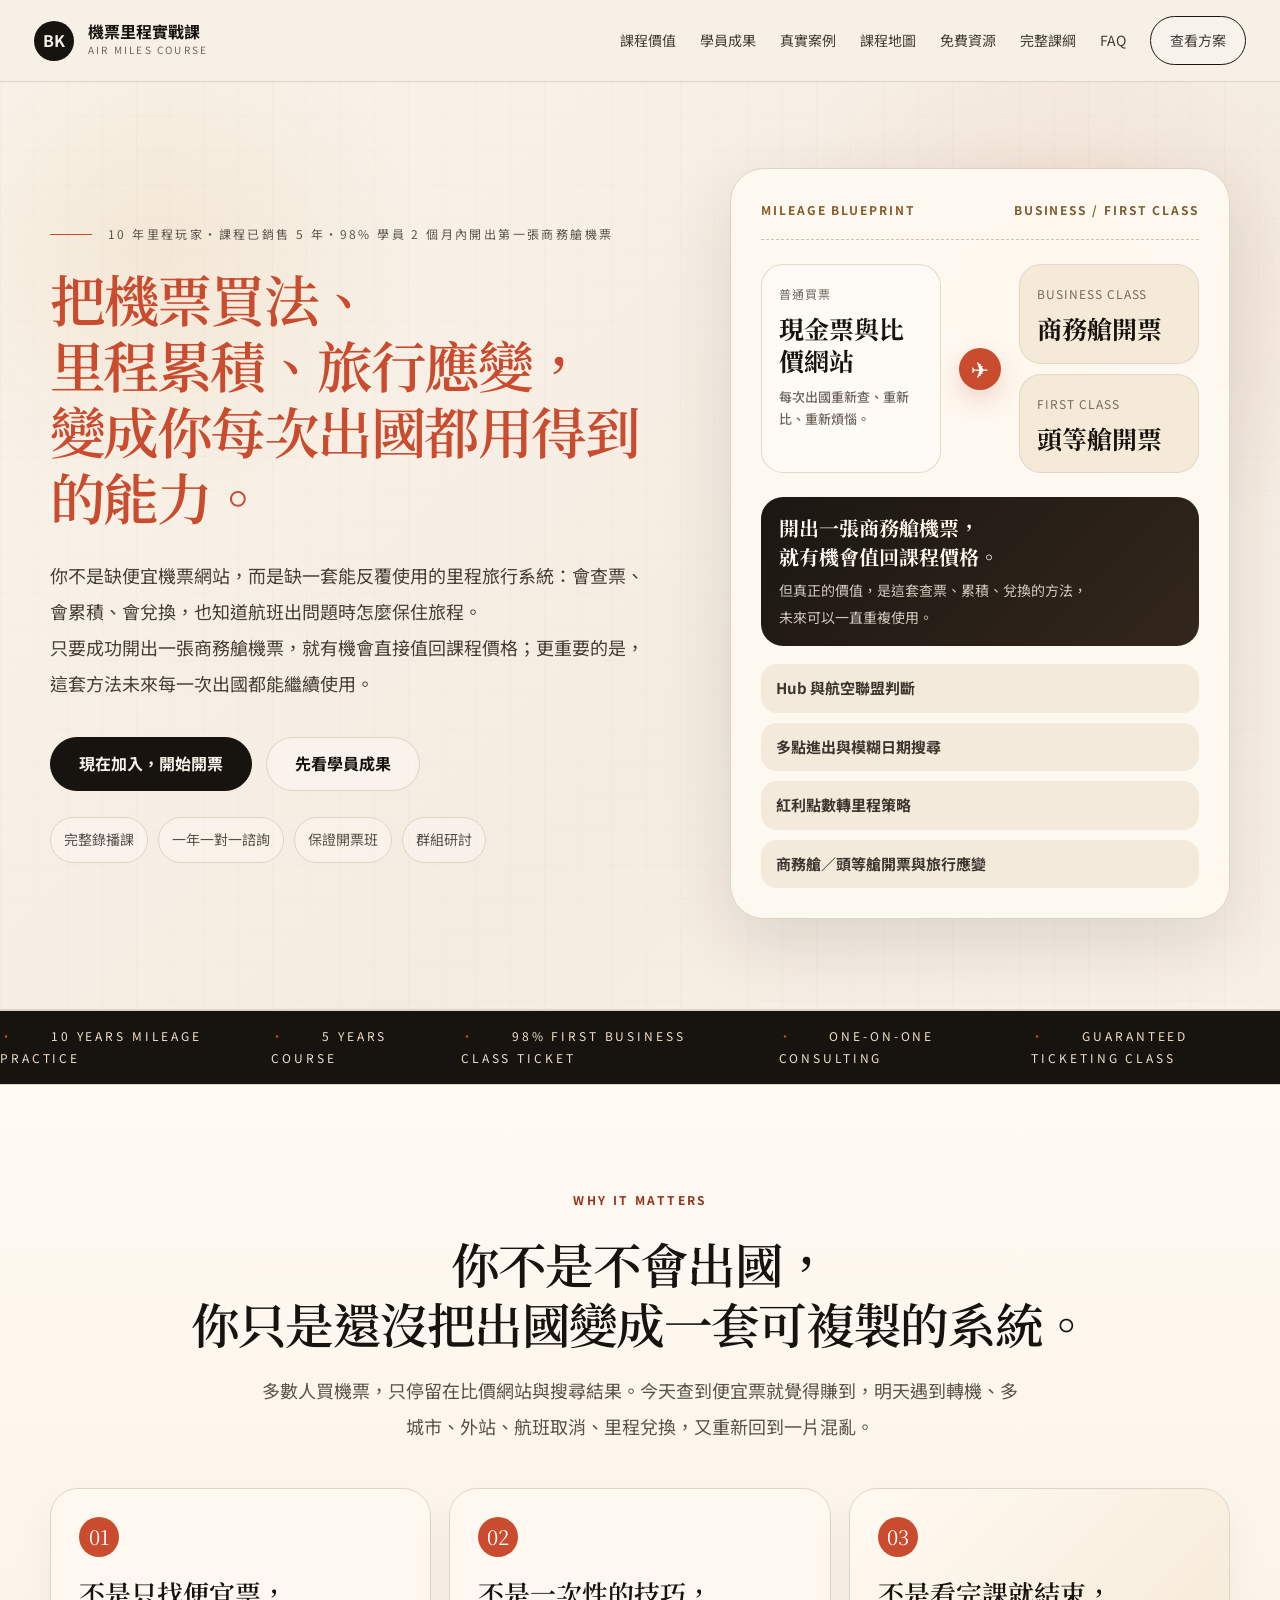
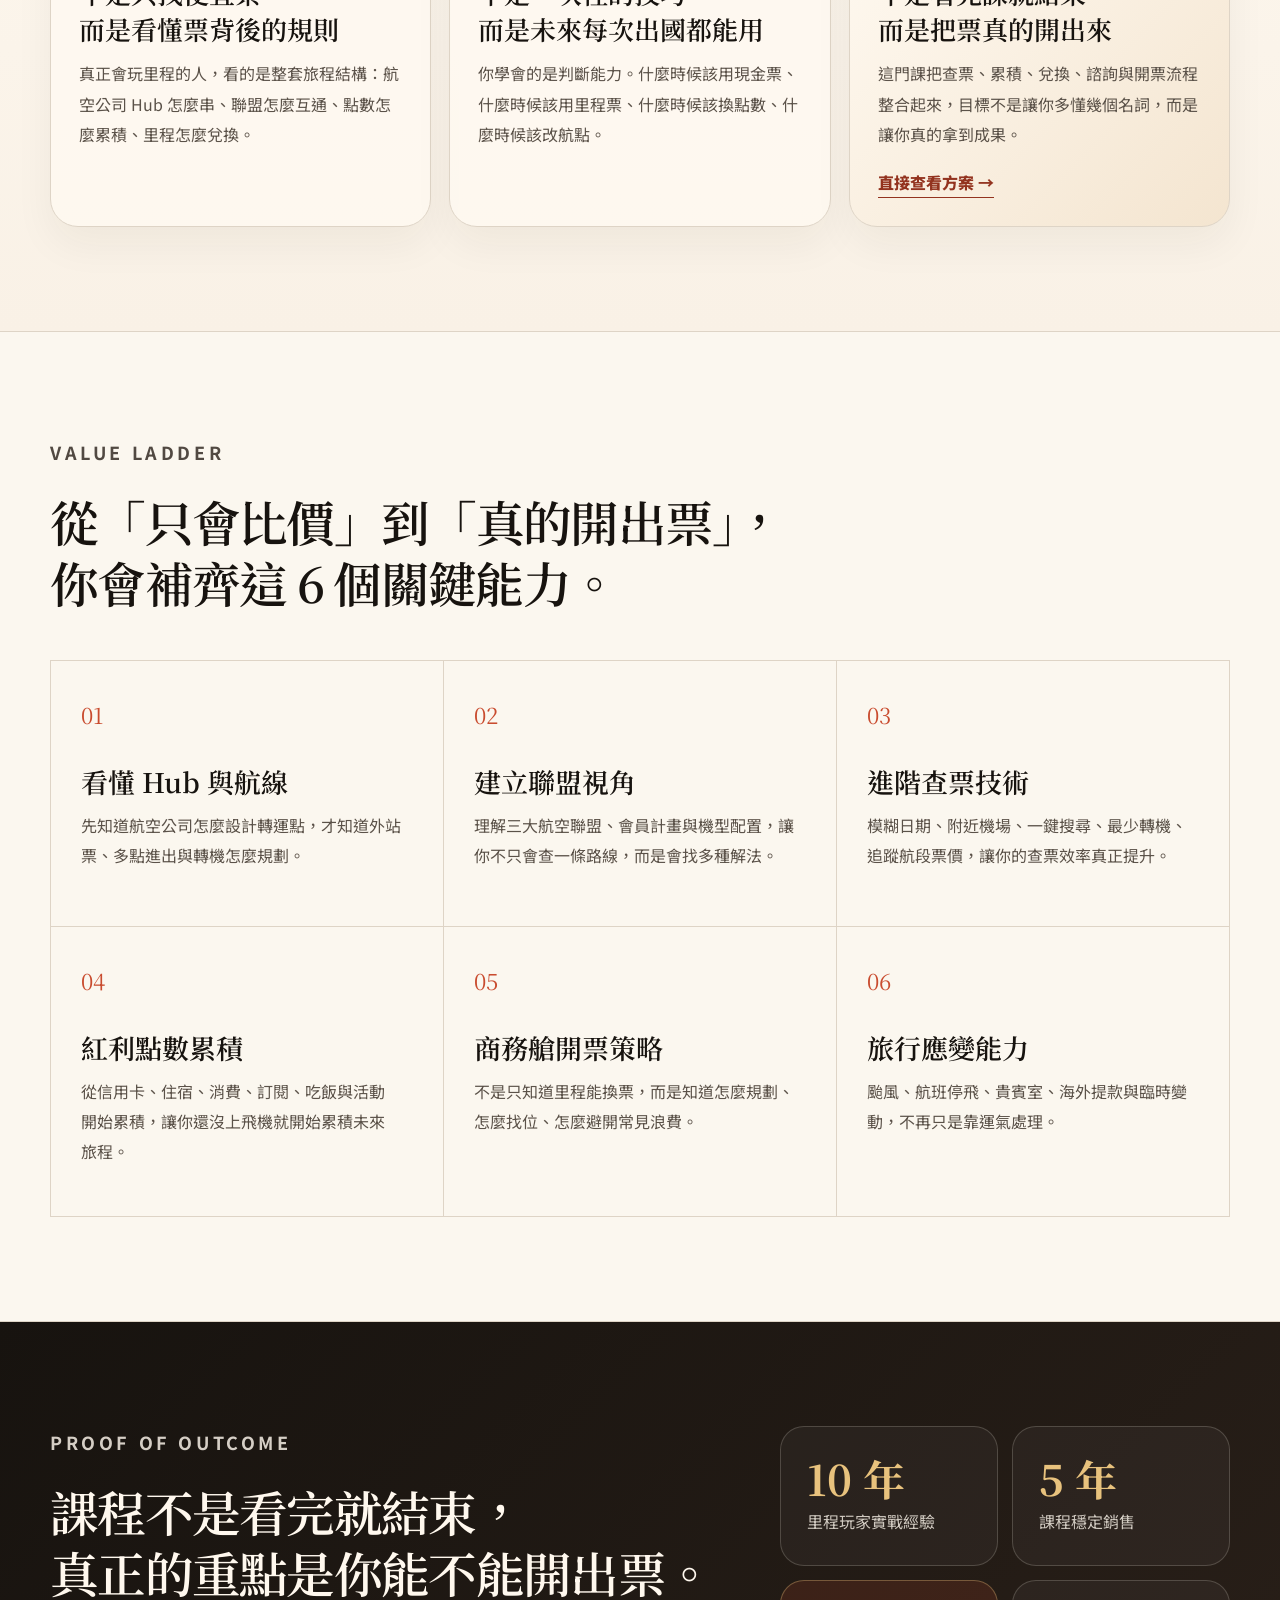
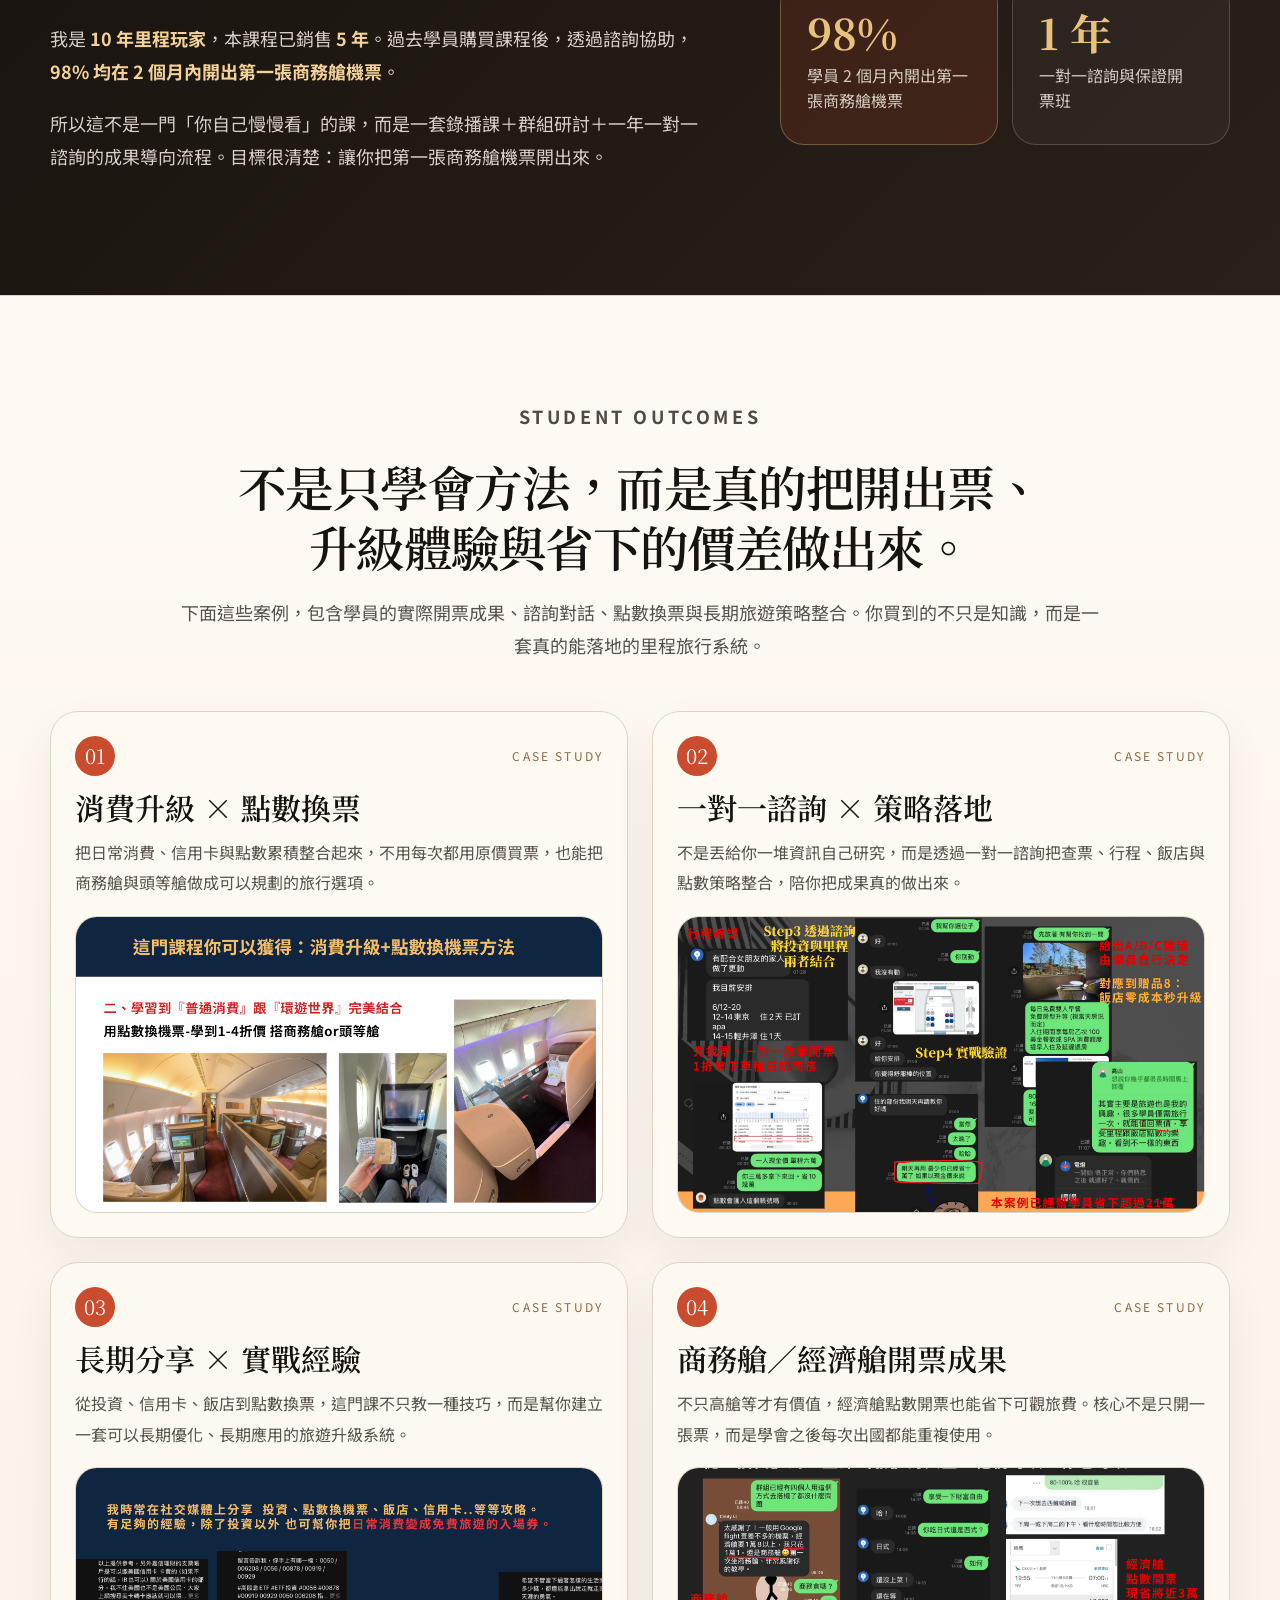
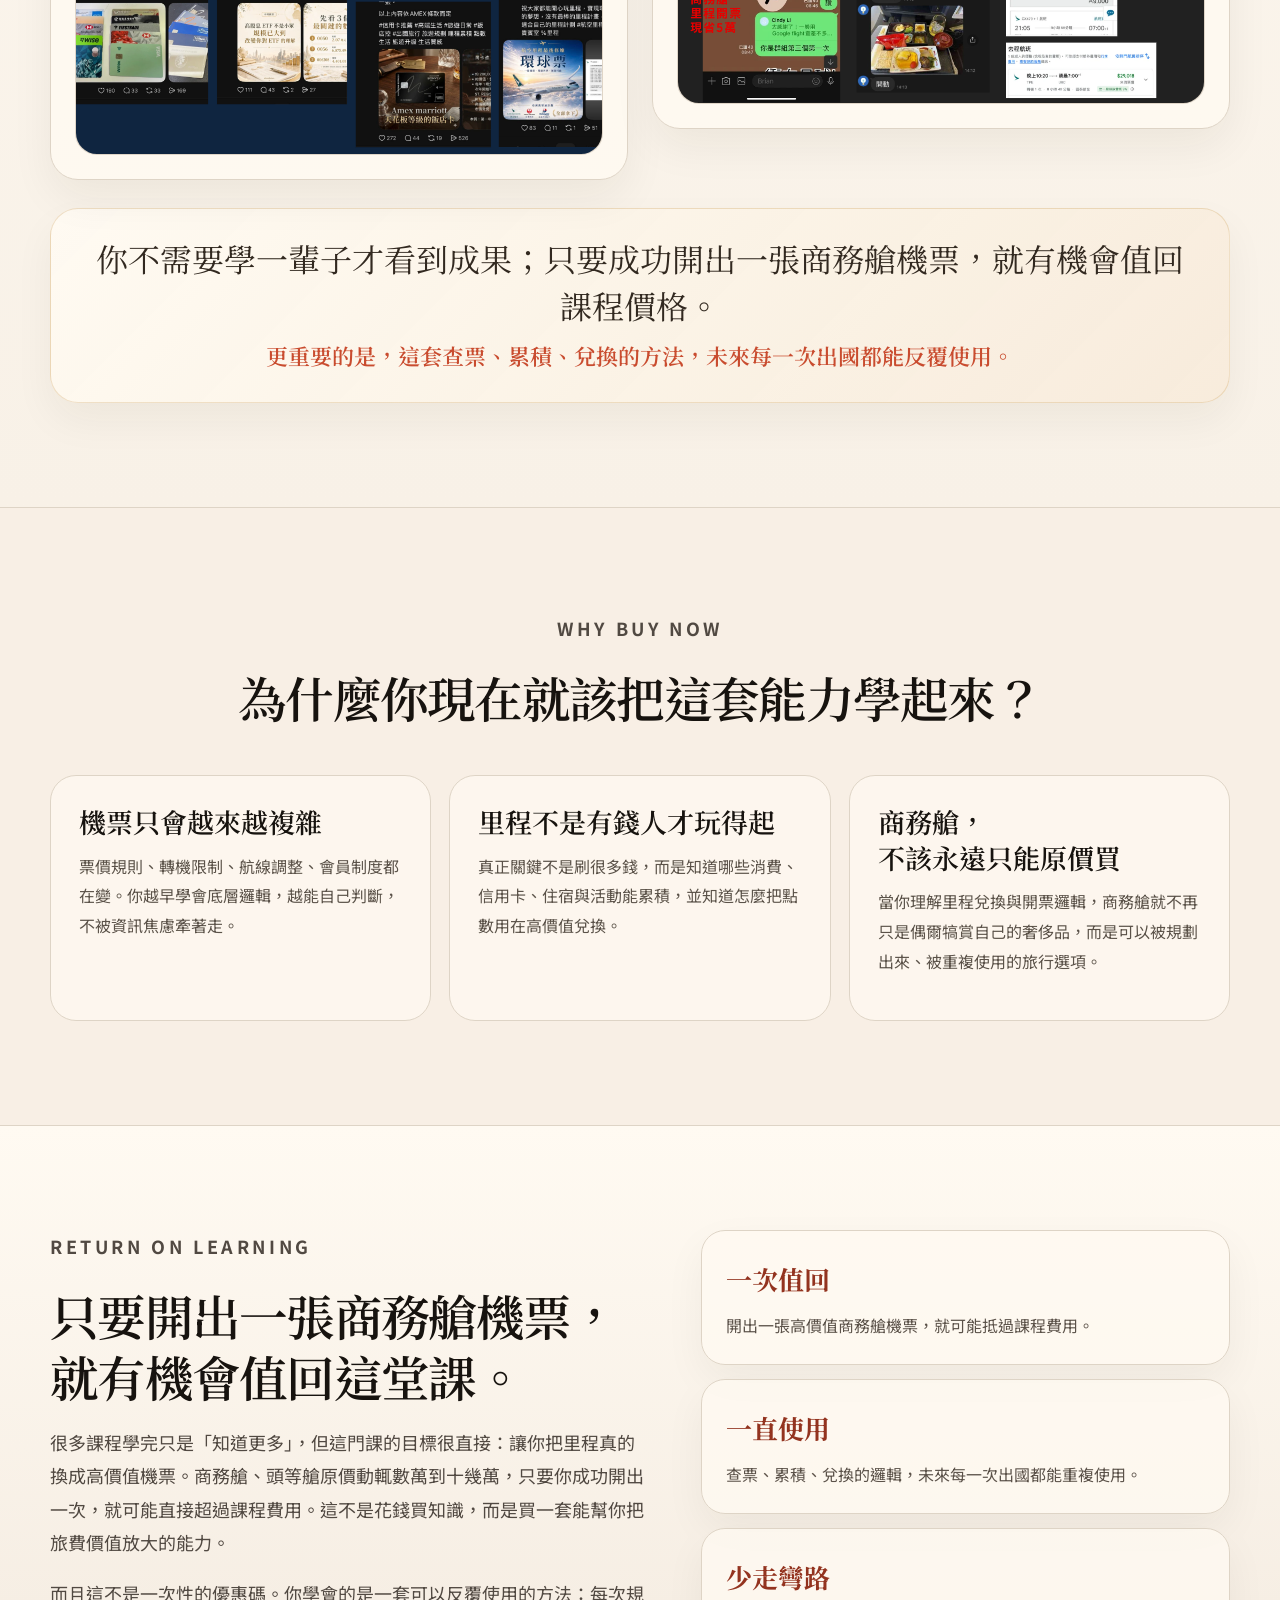
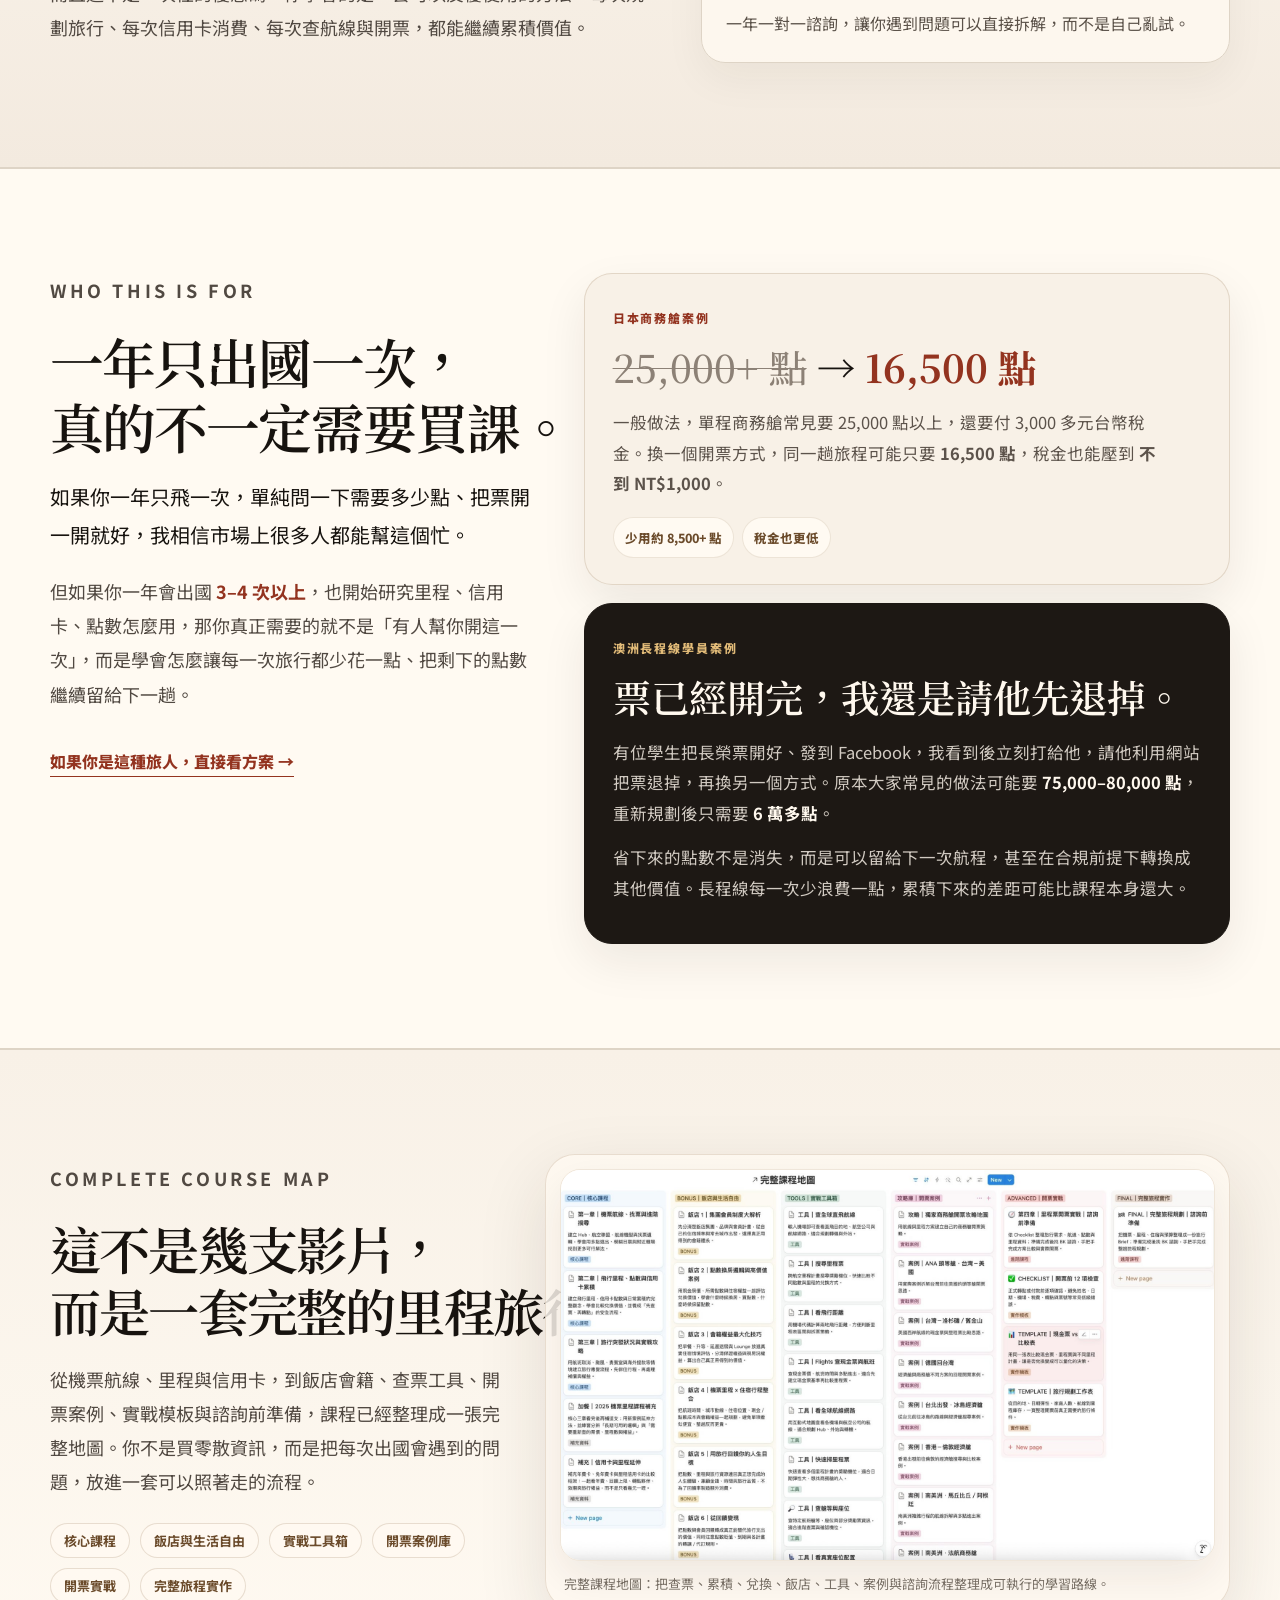
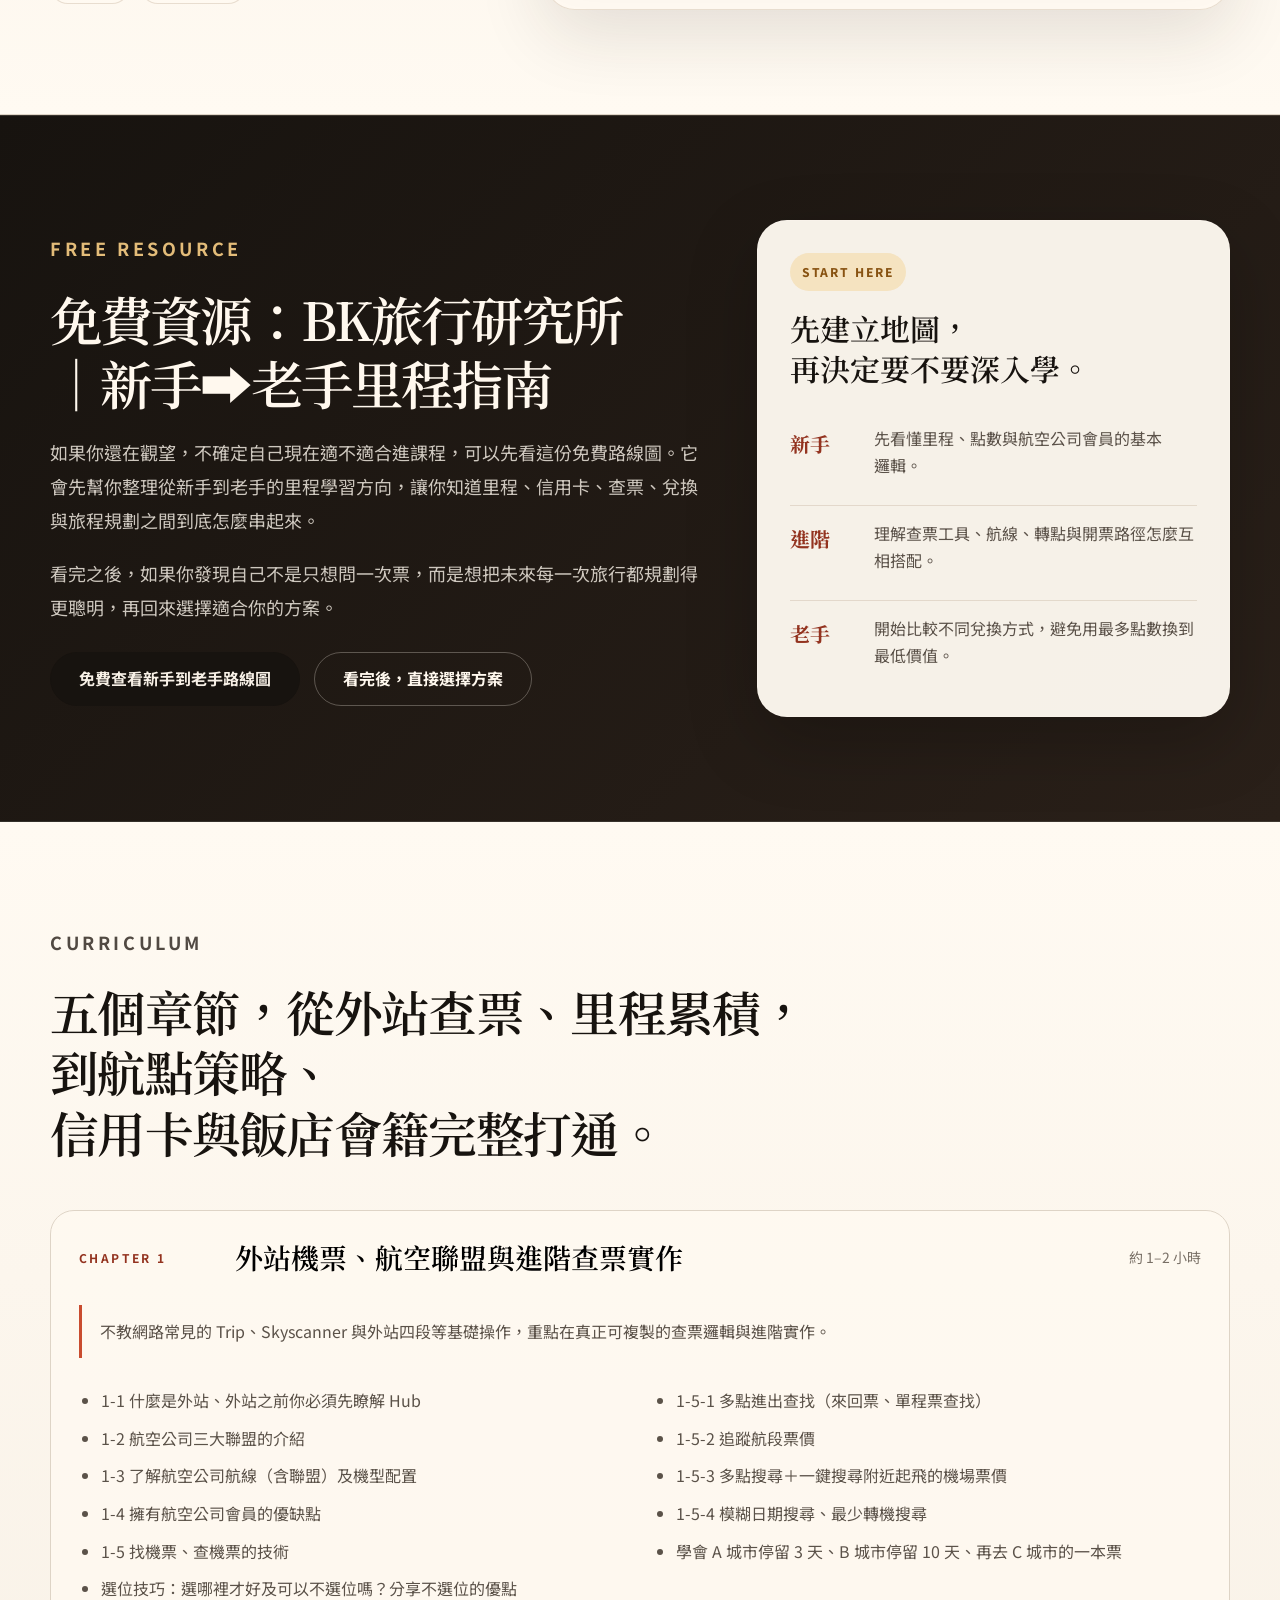
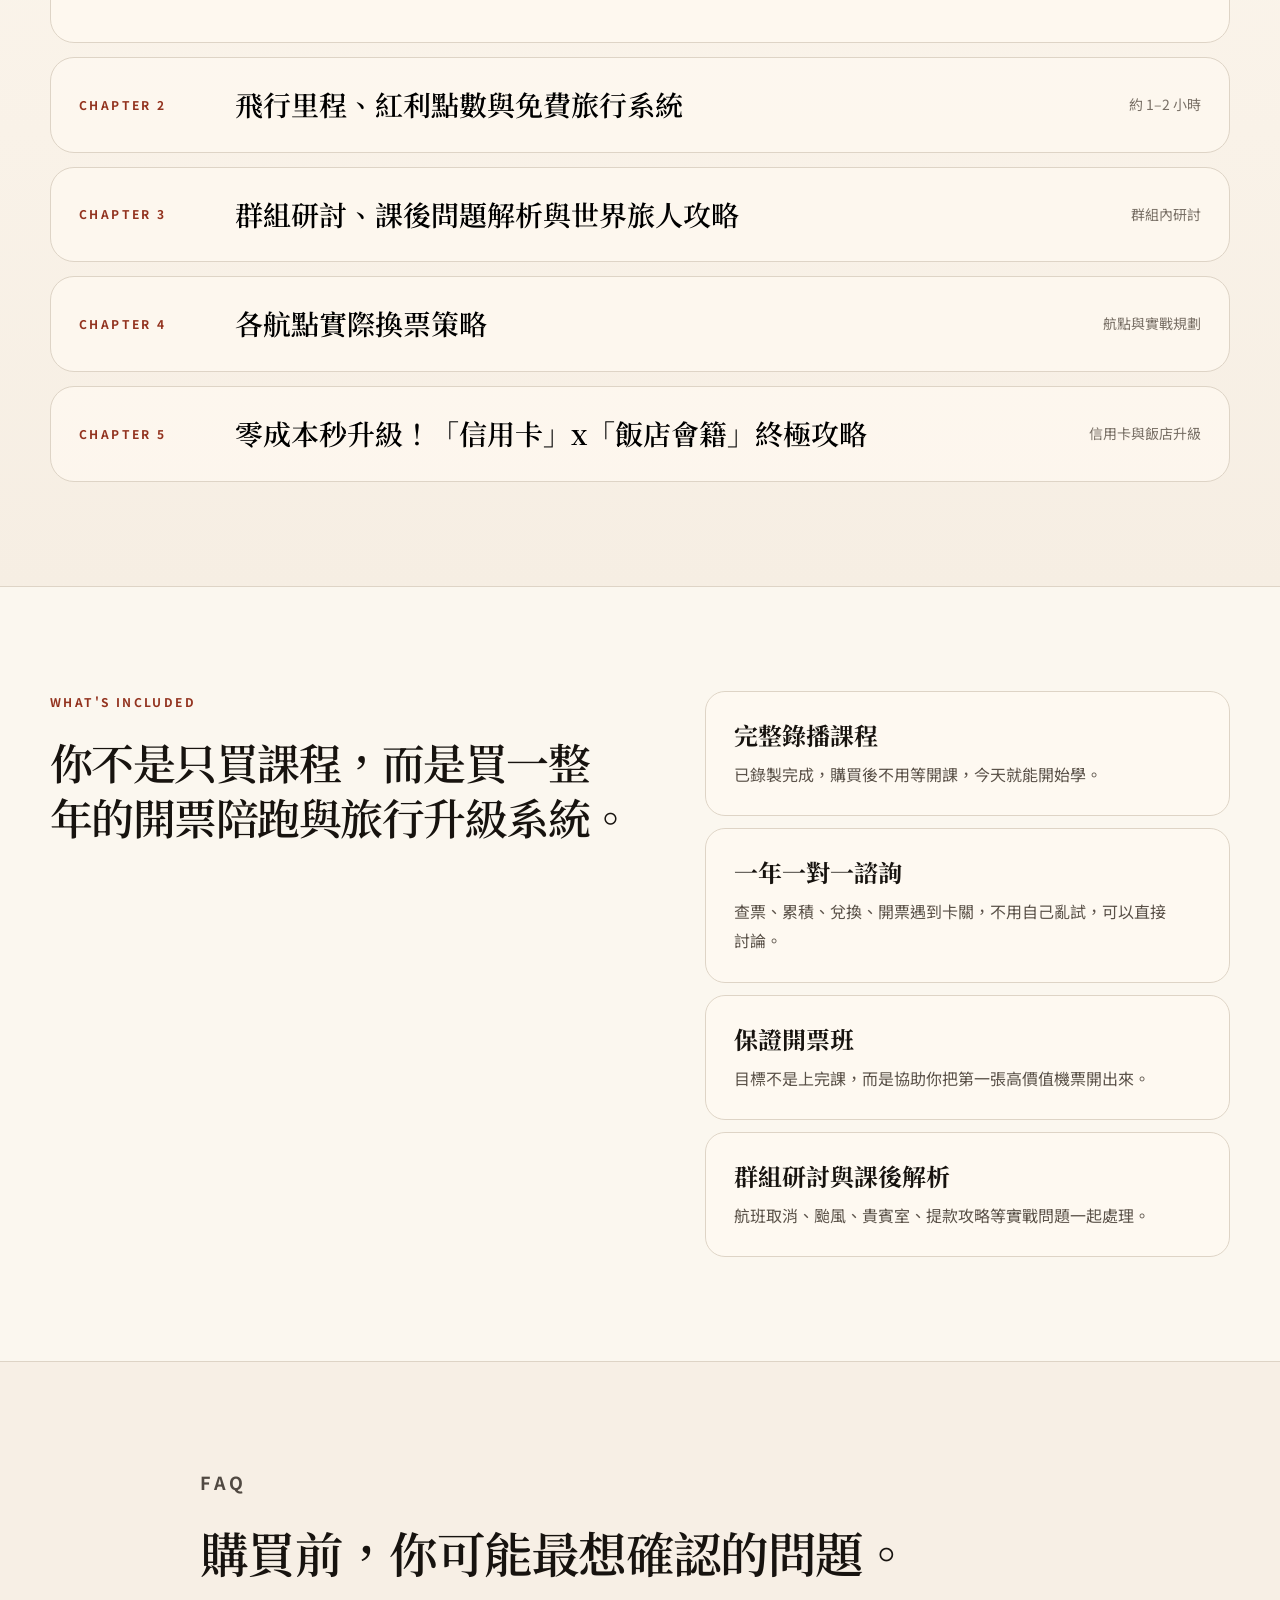
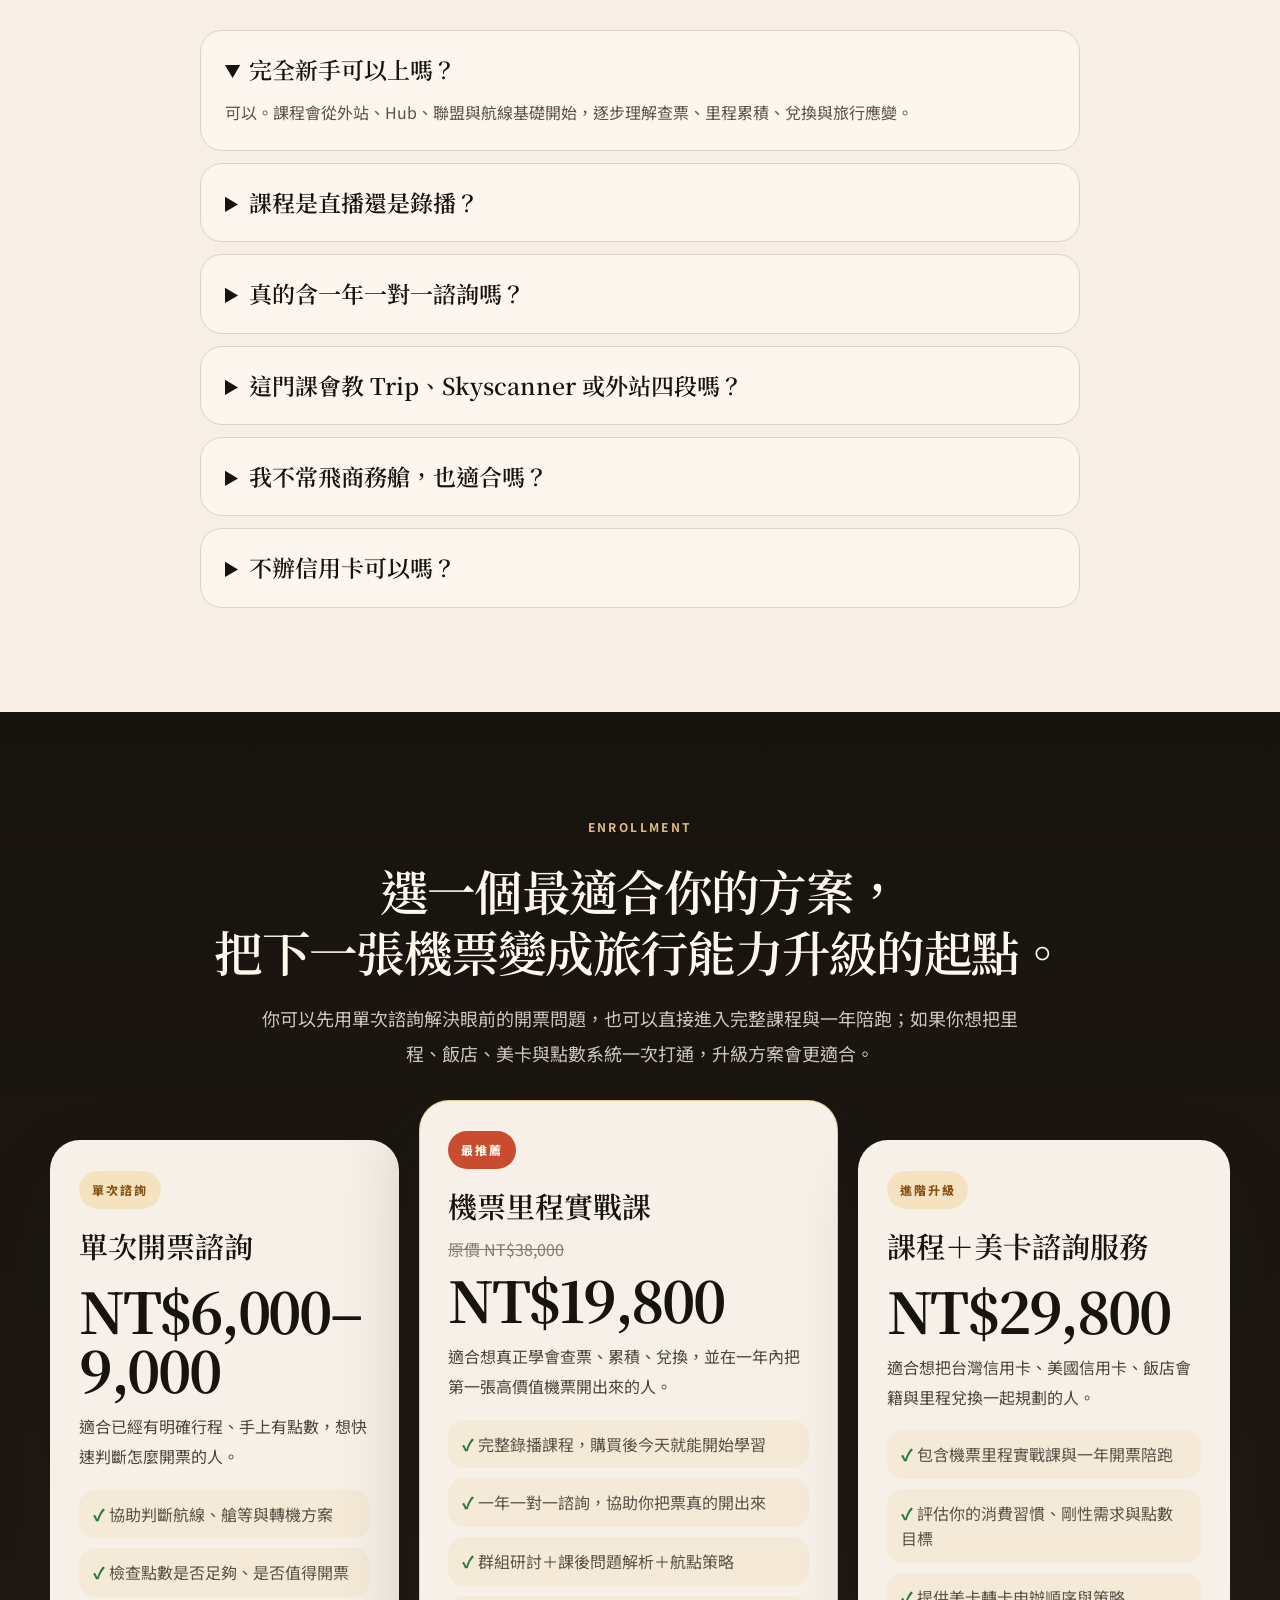
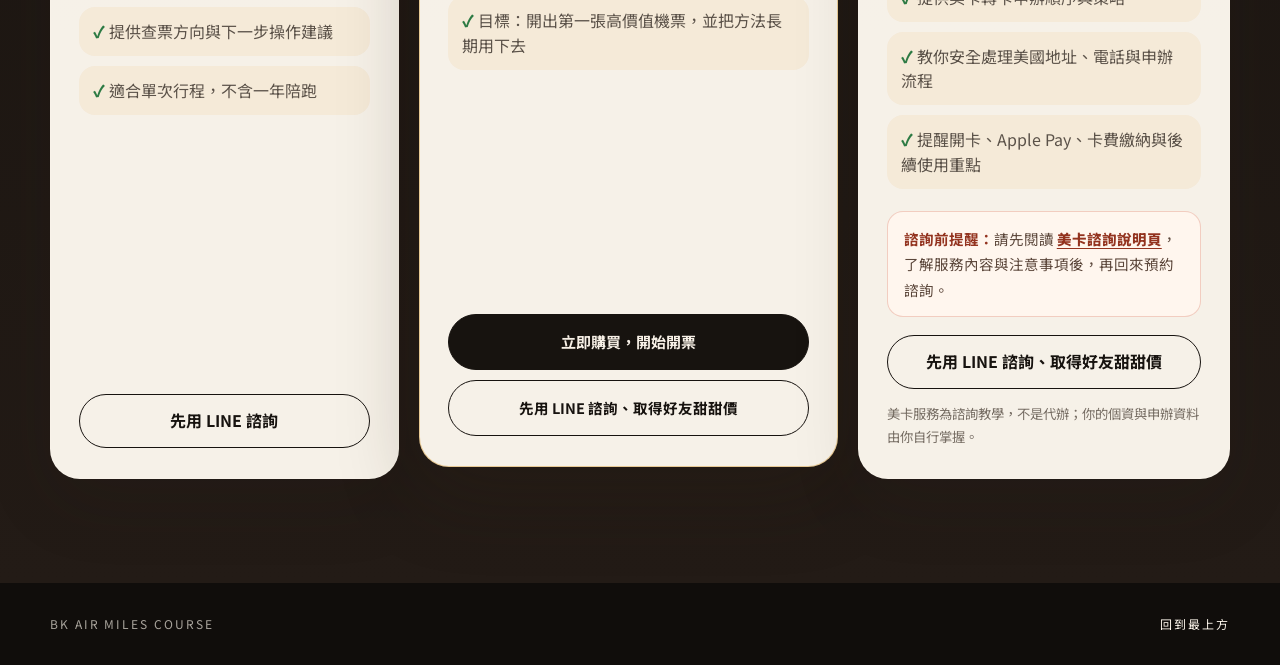
==== commit a1cd6c6a: "Add files via upload" ====
--- a/index.before-20260906.html
+++ b/index.before-20260906.html
@@ -485,7 +485,7 @@
             <li>群組研討＋課後問題解析＋航點策略</li>
             <li>目標：開出第一張高價值機票，並把方法長期用下去</li>
           </ul>
-          <div class="price-actions"><a class="btn primary" href="https://api.payuni.com.tw/api/uop/receive_info/2/1/SHOP3436247808444084/gIDzBYWL3AEDBa6Bp1J9D" target="_blank" rel="noopener">立即購買，開始開票</a><a class="btn consult" href="https://lin.ee/6ARhmIQa" target="_blank" rel="noopener">先用 LINE 諮詢、取得好友甜甜價</a></div>
+          <div class="price-actions"><a class="btn primary" href="https://line.me/R/ti/p/@tpq5223k" target="_blank" rel="noopener">立即購買，開始開票</a><a class="btn consult" href="https://lin.ee/6ARhmIQa" target="_blank" rel="noopener">先用 LINE 諮詢、取得好友甜甜價</a></div>
         </article>
 
         <article class="plan-card plan-premium">
--- a/styles.css
+++ b/styles.css
@@ -441,3 +441,259 @@
 .free-resource-card li span{line-height:1.7;color:#5b5249;}
 @media(max-width:980px){.free-resource-wrap{grid-template-columns:1fr;gap:30px;}.free-resource-copy p{max-width:100%;}.free-resource-card{max-width:680px;}}
 @media(max-width:680px){.free-resource-copy h2{font-size:30px;line-height:1.36;}.free-resource-copy p{font-size:16px;line-height:1.85;}.free-resource-actions{display:grid;grid-template-columns:1fr;}.free-resource-card{padding:24px 18px;border-radius:24px;}.free-resource-card h3{font-size:26px;}.free-resource-card li{grid-template-columns:1fr;gap:4px;}}
+
+
+/* V14 comparison section + simplified two-plan pricing */
+.text-gold{color:var(--gold);}
+.compare-section{background:linear-gradient(180deg,#132338 0%,#1a2d47 100%);color:#fff8ee;border-top:1px solid rgba(255,248,238,.08);border-bottom:1px solid rgba(255,248,238,.08);}
+.compare-head{max-width:980px;}
+.compare-head h2{color:#fff8ee;max-width:980px;margin-left:auto;margin-right:auto;}
+.compare-head p:last-child{max-width:920px;margin:0 auto;color:rgba(255,248,238,.82);font-size:18px;line-height:1.95;}
+.compare-grid{display:grid;grid-template-columns:minmax(0,1.08fr) minmax(0,.92fr);gap:22px;align-items:start;}
+.compare-card{border:1px solid rgba(255,248,238,.16);border-radius:30px;background:rgba(255,250,242,.97);color:var(--ink);padding:30px 28px;box-shadow:0 24px 72px rgba(8,14,22,.24);}
+.compare-top{padding-bottom:22px;border-bottom:1px solid rgba(20,36,58,.10);margin-bottom:22px;}
+.compare-tag{display:inline-flex;align-items:center;justify-content:center;padding:8px 13px;border-radius:999px;background:#f5e3c0;color:#885312;font-size:12px;letter-spacing:.16em;font-weight:800;margin-bottom:16px;}
+.compare-tag.premium{background:#18385f;color:#fff8ee;}
+.compare-top h3{font-size:33px;line-height:1.25;margin-bottom:12px;}
+.compare-top h3 strong{display:block;font-size:48px;color:var(--navy);margin-top:6px;}
+.compare-top p{font-size:16px;line-height:1.9;color:#5b5249;margin-bottom:0;}
+.compare-stack{display:grid;gap:14px;}
+.compare-block{display:grid;grid-template-columns:54px 1fr;gap:16px;align-items:start;padding:18px;border-radius:22px;background:#f6ecdf;border:1px solid rgba(126,91,53,.12);}
+.compare-block span{display:grid;place-items:center;width:54px;height:54px;border-radius:16px;background:var(--navy);color:#fff8ee;font-family:var(--serif);font-size:28px;line-height:1;}
+.compare-block strong{display:block;font-family:var(--serif);font-size:25px;line-height:1.28;color:var(--navy);margin-bottom:10px;}
+.compare-block ul{margin:0;padding-left:20px;display:grid;gap:8px;}
+.compare-block li{color:#5b5249;line-height:1.75;}
+.compare-premium{background:linear-gradient(180deg,#fffaf2 0%,#f7efe2 100%);}
+.premium-summary{padding:16px 18px;border-radius:20px;background:#1a2d47;color:#fff8ee;margin-bottom:18px;}
+.premium-summary strong{display:block;font-family:var(--serif);font-size:22px;line-height:1.4;margin-bottom:4px;}
+.premium-summary span{display:block;color:rgba(255,248,238,.84);line-height:1.8;}
+.premium-points{display:grid;gap:14px;}
+.premium-points div{padding:18px;border-radius:22px;background:rgba(255,255,255,.72);border:1px solid rgba(20,36,58,.08);}
+.premium-points strong{display:block;font-family:var(--serif);font-size:24px;line-height:1.35;color:var(--navy);margin-bottom:8px;}
+.premium-points p{margin:0;color:#5b5249;line-height:1.85;font-size:15.5px;}
+.compare-reminder{margin-top:18px;margin-bottom:0;}
+.plan-grid.plan-grid-duo{grid-template-columns:repeat(2,minmax(0,1fr));max-width:980px;}
+.plan-grid.plan-grid-duo .plan-premium,.plan-grid.plan-grid-duo .featured-plan{margin-top:0;transform:none;}
+.plan-grid.plan-grid-duo .plan-card{min-height:100%;}
+.plan-grid.plan-grid-duo .price-actions{grid-template-columns:1fr 1fr;}
+.old-price{font-size:16px;line-height:1.7;color:#857a6d;margin:0 0 2px;text-decoration:line-through;}
+.desktop-break{display:none!important;}
+:where(h1,h2,h3,p,li,summary,strong,span,em,b,small,a){text-wrap:pretty;}
+@media(max-width:1180px){
+  .compare-grid{grid-template-columns:1fr;}
+}
+@media(max-width:760px){
+  .compare-head{text-align:left;}
+  .compare-head h2{font-size:30px;line-height:1.36;text-align:left;}
+  .compare-head p:last-child{font-size:15.8px;line-height:1.9;margin-left:0;}
+  .compare-card{padding:24px 20px;border-radius:26px;}
+  .compare-top h3{font-size:27px;}
+  .compare-top h3 strong{font-size:40px;}
+  .compare-block{grid-template-columns:1fr;gap:12px;padding:16px;}
+  .compare-block span{width:46px;height:46px;border-radius:14px;font-size:24px;}
+  .compare-block strong{font-size:22px;}
+  .premium-summary strong,.premium-points strong{font-size:20px;}
+  .plan-grid.plan-grid-duo{grid-template-columns:1fr;}
+  .plan-grid.plan-grid-duo .price-actions{grid-template-columns:1fr;}
+}
+@media(max-width:430px){
+  .compare-card{padding:20px 16px;}
+  .compare-top h3 strong{font-size:34px;}
+  .compare-top p,.premium-points p,.compare-block li{font-size:14.5px;}
+}
+
+
+/* V15 keep only comparison cards as final pricing CTA */
+.compare-actions{display:grid;grid-template-columns:1fr 1fr;gap:12px;margin-top:22px;}
+.compare-actions .btn{width:100%;text-align:center;line-height:1.35;min-height:52px;}
+.compare-actions .btn.consult{background:transparent;color:var(--ink);border:1px solid var(--ink);}
+.compare-actions .btn.consult:hover{background:#f5ead8;transform:translateY(-2px);}
+.compare-section .btn.primary{background:var(--ink);color:var(--paper);border:1px solid var(--ink);}
+.compare-section .btn.primary:hover{background:var(--rust);border-color:var(--rust);transform:translateY(-2px);}
+.compare-head h2{word-break:normal;overflow-wrap:break-word;text-wrap:balance;}
+.compare-head p:last-child{word-break:normal;overflow-wrap:break-word;}
+.compare-top h3{word-break:normal;overflow-wrap:break-word;text-wrap:balance;}
+.compare-top h3 strong{word-break:keep-all;white-space:nowrap;}
+.compare-block strong,.premium-points strong{word-break:normal;overflow-wrap:break-word;text-wrap:pretty;}
+@media(max-width:760px){
+  .compare-section{padding-bottom:104px;}
+  .compare-actions{grid-template-columns:1fr;gap:10px;}
+  .compare-actions .btn{min-height:50px;font-size:15px;}
+  .compare-top h3{font-size:26px;line-height:1.35;}
+  .compare-top h3 strong{font-size:36px;white-space:normal;}
+  .compare-head h2{font-size:29px;line-height:1.38;}
+}
+@media(max-width:390px){
+  .compare-head h2{font-size:27px;}
+  .compare-card{padding:20px 14px;}
+  .compare-actions .btn{font-size:14px;padding-left:14px;padding-right:14px;}
+}
+
+
+/* V15 one-year support process section */
+.support-process{background:linear-gradient(180deg,#fffaf2 0%,#f6eadb 100%);border-top:1px solid var(--line);border-bottom:1px solid var(--line);}
+.support-wrap{display:grid;gap:34px;}
+.support-head{max-width:920px;margin:0 auto;text-align:center;}
+.support-head h2{max-width:860px;margin-left:auto;margin-right:auto;}
+.support-head p:last-child{font-size:18px;line-height:2;color:#514942;margin-bottom:0;}
+.support-grid{display:grid;grid-template-columns:repeat(3,minmax(0,1fr));gap:18px;align-items:stretch;}
+.support-card{display:flex;flex-direction:column;border:1px solid var(--line);border-radius:30px;background:rgba(255,250,242,.86);box-shadow:0 18px 44px rgba(42,31,21,.06);overflow:hidden;}
+.support-card.highlight-support{background:linear-gradient(180deg,#fffaf2 0%,#f3e5cf 100%);border-color:rgba(201,154,82,.42);}
+.support-copy{padding:26px 24px 18px;}
+.support-copy span{display:grid;place-items:center;width:42px;height:42px;border-radius:999px;background:var(--navy);color:#fff8ee;font-family:var(--serif);font-size:22px;line-height:1;margin-bottom:16px;}
+.support-copy h3{font-size:27px;line-height:1.34;margin-bottom:12px;}
+.support-copy p{font-size:15.8px;line-height:1.9;color:#5b5249;margin-bottom:0;}
+.support-copy strong{display:block;margin-top:14px;padding:14px 16px;border-radius:18px;background:#1a2d47;color:#fff8ee;font-size:15.5px;line-height:1.75;}
+.support-image{margin:auto 18px 18px;border-radius:22px;overflow:hidden;border:1px solid rgba(222,212,198,.9);background:#efe4d5;}
+.support-image img{display:block;width:100%;height:100%;object-fit:cover;}
+.image-form{height:235px;}
+.image-form img{object-position:top center;}
+.image-call{height:320px;}
+.image-call img{object-position:top center;}
+.image-response{height:320px;}
+.image-response img{object-position:top center;}
+.support-summary{border:1px solid rgba(255,248,238,.2);border-radius:32px;background:linear-gradient(135deg,#17130f,#2a2019);color:#fff8ee;padding:34px 30px;text-align:center;box-shadow:0 20px 54px rgba(42,31,21,.16);}
+.support-summary h3{max-width:820px;margin:0 auto 12px;color:#fff8ee;font-size:34px;line-height:1.35;}
+.support-summary p{max-width:840px;margin:0 auto 22px;color:rgba(255,248,238,.8);font-size:18px;line-height:1.9;}
+.support-actions{display:flex;gap:12px;justify-content:center;flex-wrap:wrap;}
+.support-actions .btn{min-width:190px;}
+.support-summary .btn.consult{color:#fff8ee;border-color:rgba(255,248,238,.54);}
+.support-summary .btn.consult:hover{background:rgba(255,248,238,.08);}
+@media(max-width:1080px){
+  .support-grid{grid-template-columns:1fr;max-width:720px;margin:0 auto;width:100%;}
+  .support-card{display:grid;grid-template-columns:1.05fr .95fr;align-items:stretch;}
+  .support-image{margin:18px 18px 18px 0;height:auto;min-height:250px;}
+}
+@media(max-width:720px){
+  .support-head{text-align:left;}
+  .support-head h2{font-size:31px;line-height:1.36;}
+  .support-head p:last-child{font-size:15.8px;line-height:1.9;}
+  .support-grid{gap:16px;}
+  .support-card{display:flex;}
+  .support-copy{padding:22px 20px 14px;}
+  .support-copy h3{font-size:23px;line-height:1.42;}
+  .support-copy p{font-size:15px;line-height:1.9;}
+  .support-copy strong{font-size:14.5px;line-height:1.8;}
+  .support-image{margin:0 16px 16px;height:230px;min-height:0;}
+  .image-call,.image-response{height:260px;}
+  .support-summary{padding:28px 20px;text-align:left;border-radius:26px;}
+  .support-summary h3{font-size:25px;line-height:1.45;}
+  .support-summary p{font-size:15.5px;line-height:1.9;}
+  .support-actions{display:grid;grid-template-columns:1fr;}
+  .support-actions .btn{width:100%;min-width:0;}
+}
+
+/* V16 support screenshots: show full images without cropping */
+.support-grid{align-items:start;}
+.support-card{align-self:start;}
+.support-image{
+  margin:0 18px 18px;
+  border-radius:22px;
+  overflow:hidden;
+  border:1px solid rgba(222,212,198,.9);
+  background:#f8f3eb;
+}
+.support-image-link{
+  display:block;
+  width:100%;
+  background:#f8f3eb;
+}
+.support-image img{
+  display:block;
+  width:100%;
+  height:auto !important;
+  max-height:none !important;
+  object-fit:contain !important;
+  object-position:center top;
+}
+.support-image figcaption{
+  padding:11px 14px 13px;
+  border-top:1px solid rgba(222,212,198,.78);
+  color:#6a6056;
+  background:#fffaf2;
+  font-size:12.5px;
+  line-height:1.65;
+  text-align:left;
+}
+.support-image-link:hover img{opacity:.96;}
+@media(max-width:920px){
+  .support-card{display:flex;grid-template-columns:none;}
+  .support-image{margin:0 18px 18px;height:auto !important;min-height:0 !important;}
+}
+@media(max-width:680px){
+  .support-image{margin:0 16px 16px;height:auto !important;min-height:0 !important;}
+  .support-image img{width:100%;height:auto !important;max-height:none !important;}
+  .support-image figcaption{font-size:12px;padding:10px 12px 12px;}
+}
+
+/* V17 support image fix: preserve the complete screenshot, no fixed crop */
+.support-image.image-form,
+.support-image.image-call,
+.support-image.image-response{
+  height:auto !important;
+  min-height:0 !important;
+  max-height:none !important;
+  aspect-ratio:auto !important;
+  overflow:visible;
+}
+.support-image.image-form .support-image-link,
+.support-image.image-call .support-image-link,
+.support-image.image-response .support-image-link{
+  display:block;
+  width:100%;
+  height:auto !important;
+}
+.support-image.image-form img,
+.support-image.image-call img,
+.support-image.image-response img{
+  display:block;
+  width:100%;
+  height:auto !important;
+  min-height:0 !important;
+  max-height:none !important;
+  object-fit:contain !important;
+  object-position:center top !important;
+}
+@media(max-width:920px){
+  .support-image.image-form,
+  .support-image.image-call,
+  .support-image.image-response{
+    height:auto !important;
+    min-height:0 !important;
+    max-height:none !important;
+  }
+}
+
+/* V15 course intro video */
+.video-intro{background:linear-gradient(180deg,#17130f 0%,#211914 100%);color:#fff8ee;border-top:1px solid rgba(255,248,238,.08);border-bottom:1px solid rgba(255,248,238,.08);}
+.video-intro-grid{display:grid;grid-template-columns:minmax(0,.88fr) minmax(520px,1.12fr);gap:54px;align-items:center;}
+.video-intro .eyebrow{color:#e4bd78;}
+.video-intro h2{color:#fff8ee;max-width:680px;}
+.video-intro-copy>p:not(.eyebrow){font-size:18px;line-height:1.95;color:rgba(255,248,238,.82);max-width:690px;}
+.video-points{display:flex;flex-wrap:wrap;gap:10px;margin:26px 0 28px;}
+.video-points span{padding:9px 13px;border:1px solid rgba(255,248,238,.18);border-radius:999px;background:rgba(255,255,255,.045);font-size:14px;color:rgba(255,248,238,.88);}
+.video-actions{display:flex;gap:12px;flex-wrap:wrap;}
+.video-intro .btn.primary{background:#f0c579;color:#17130f;border-color:#f0c579;}
+.video-intro .btn.primary:hover{background:#f4d091;border-color:#f4d091;}
+.video-intro .btn.consult{color:#fff8ee;border-color:rgba(255,248,238,.42);background:transparent;}
+.video-intro .btn.consult:hover{background:rgba(255,248,238,.08);}
+.video-frame-wrap{min-width:0;}
+.video-frame{position:relative;width:100%;aspect-ratio:16/9;overflow:hidden;border-radius:28px;background:#0b0b0b;border:1px solid rgba(255,248,238,.14);box-shadow:0 28px 74px rgba(0,0,0,.32);}
+.video-frame iframe{position:absolute;inset:0;width:100%;height:100%;border:0;display:block;}
+.video-caption{margin:12px 4px 0;font-size:13px;line-height:1.7;color:rgba(255,248,238,.58);text-align:center;}
+@media(max-width:1100px){
+  .video-intro-grid{grid-template-columns:1fr;gap:34px;}
+  .video-intro h2,.video-intro-copy>p:not(.eyebrow){max-width:860px;}
+}
+@media(max-width:680px){
+  .video-intro{padding-top:64px;padding-bottom:64px;}
+  .video-intro-grid{gap:28px;}
+  .video-intro h2{font-size:29px;line-height:1.38;}
+  .video-intro-copy>p:not(.eyebrow){font-size:15.5px;line-height:1.9;}
+  .video-points{gap:8px;margin:20px 0 22px;}
+  .video-points span{font-size:13px;padding:8px 11px;}
+  .video-actions{display:grid;grid-template-columns:1fr;}
+  .video-actions .btn{width:100%;}
+  .video-frame{border-radius:20px;}
+  .video-caption{font-size:12px;line-height:1.65;}
+}
